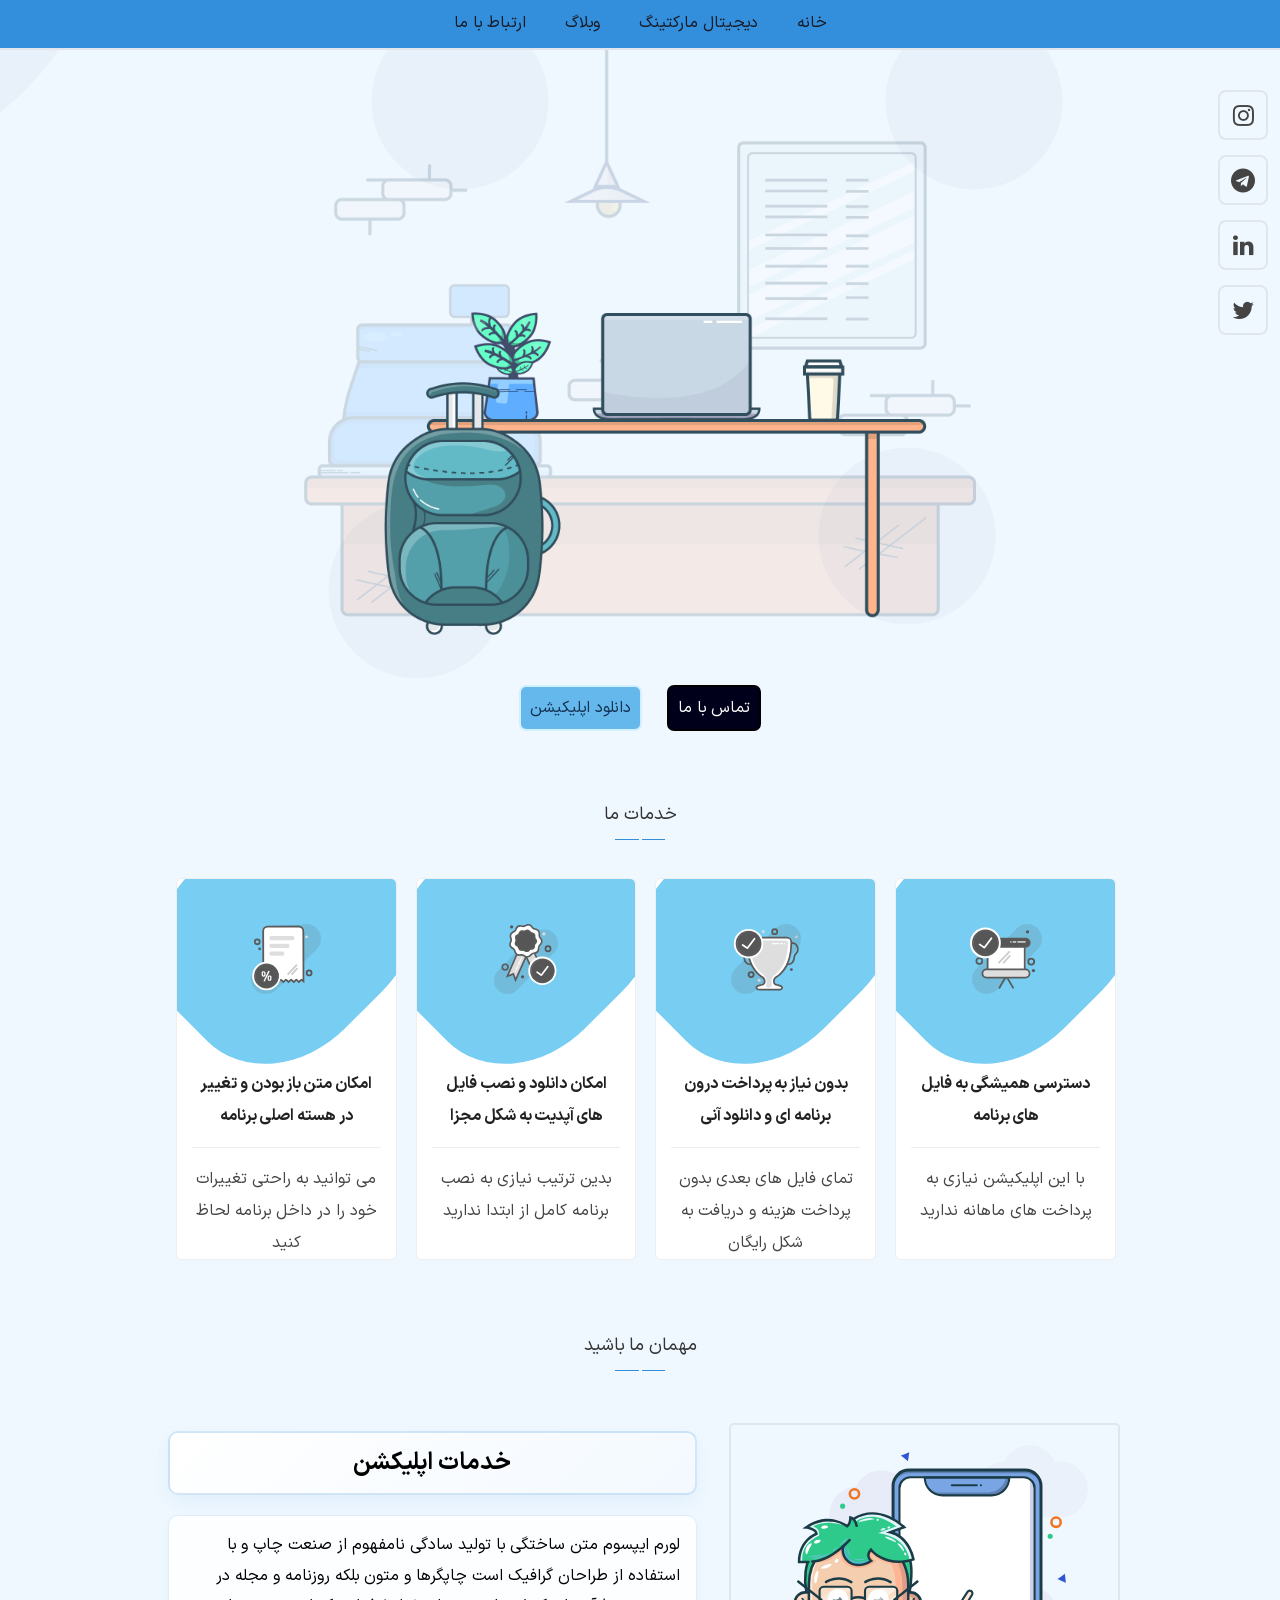
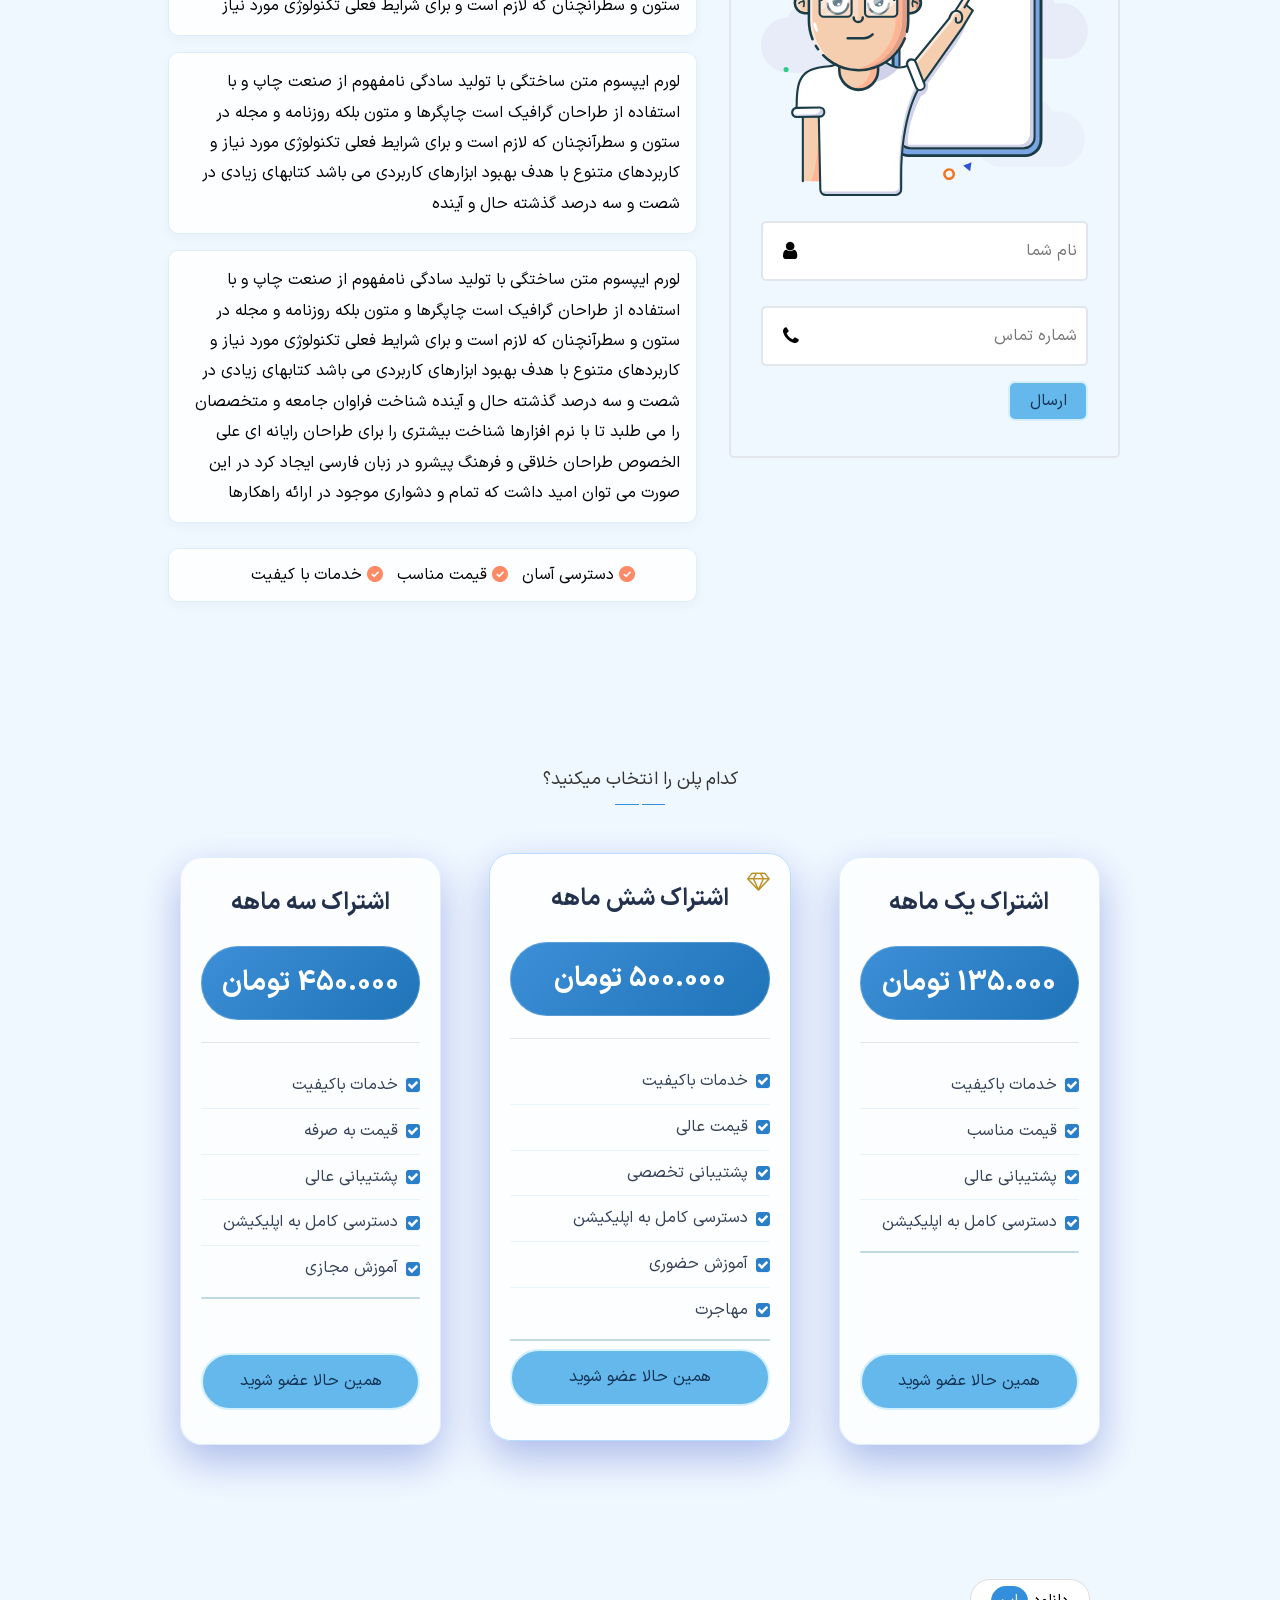
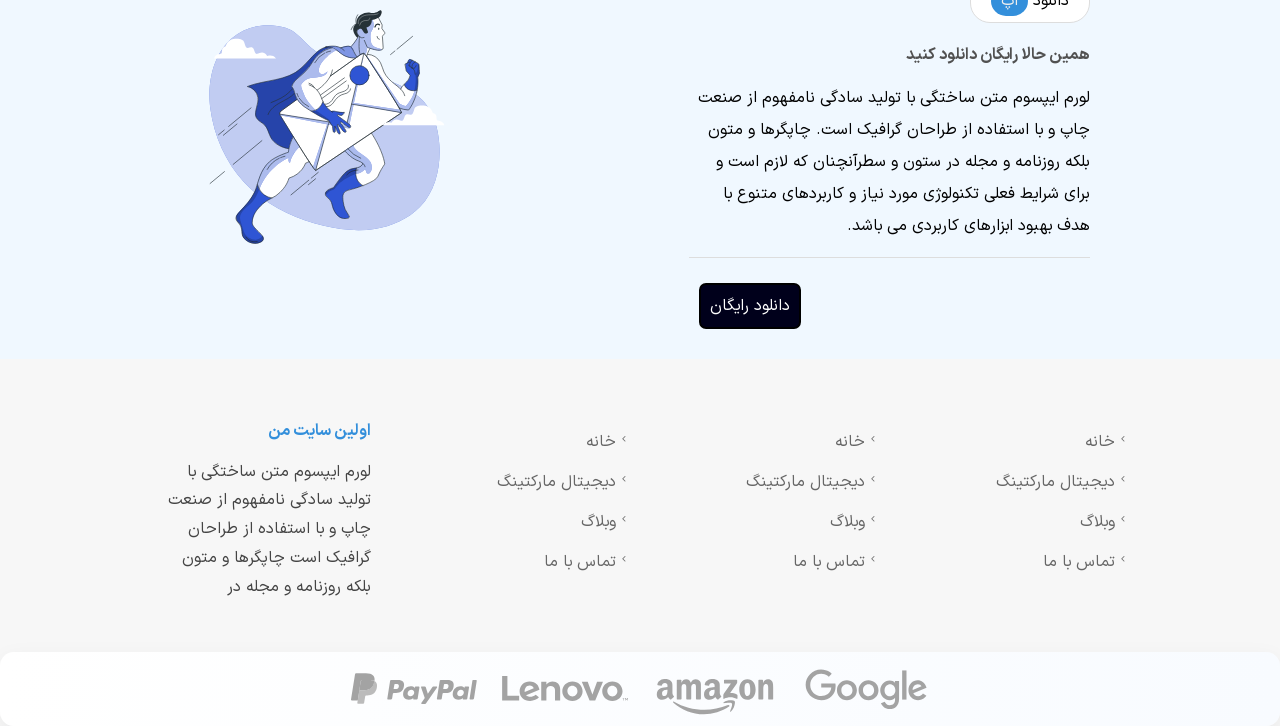
==== index.html @ ef35443f "Chenge a sentence" ====
<!doctype html>
<html lang="fa" dir="rtl">
  <head>
    <meta charset="UTF-8" />
    <meta name="viewport" content="width=device-width, initial-scale=1.0" />
    <title></title>
    <link rel="stylesheet" href="assets/css/main.css" />
  </head>
  <body>
    <section class="top">
      <script src="assets/js/main.js"></script>
      <nav class="main-menu">
        <div class="main-content"></div>
        <ul u-main-menu>
          <li><a href="#">خانه</a></li>
          <li>
            <a href="#">دیجیتال مارکتینگ</a>
            <ul class="mini-menu">
              <li>
                <a href="#">روش های در آمد</a>
                <ul class="min-menu2">
                  <li><a href="#">حضوری</a></li>
                  <li><a href="#">مجازی</a></li>
                </ul>
              </li>
              <li><a href="#">معرفی دوره ها</a></li>
              <li><a href="#">مشاوره خرید</a></li>
            </ul>
          </li>
          <li><a href="#">وبلاگ</a></li>
          <li><a href="#">ارتباط با ما</a></li>
        </ul>
      </nav>
      <div class="social">
        <ul>
          <li>
            <a href="#" aria-label="اینستاگرام" data-label="اینستاگرام">
              <i class="fa fa-instagram"></i>
            </a>
          </li>
          <li>
            <a href="#" aria-label="تلگرام" data-label="تلگرام">
              <i class="fa fa-telegram"></i>
            </a>
          </li>
          <li>
            <a href="#" aria-label="لینکدین" data-label="لینکدین">
              <i class="fa fa-linkedin"></i>
            </a>
          </li>
          <li>
            <a href="#" aria-label="توییتر" data-label="توییتر">
              <i class="fa fa-twitter"></i>
            </a>
          </li>
        </ul>
      </div>
      <div class="main-content">
        <section class="top-warp">
          <img src="assets/images/marketing.png" alt="" />
          <div class="btns-box">
            <a href="#" class="btn-dark">تماس با ما</a>
            <a href="#" class="btn-light">دانلود اپلیکیشن</a>
          </div>
        </section>
      </div>
    </section>
    <section class="services">
      <div class="main-content">
        <div class="title-box">
          <span>خدمات ما</span>
        </div>
        <div class="item">
          <div class="pos-item"></div>
          <img src="assets/images/svg/Asset187.svg" alt="" />
          <h4>دسترسی همیشگی به فایل های برنامه</h4>
          <p>با این اپلیکیشن نیازی به پرداخت های ماهانه ندارید</p>
        </div>
        <div class="item">
          <div class="pos-item"></div>
          <img src="assets/images/svg/Asset189.svg" alt="" />
          <h4>بدون نیاز به پرداخت درون برنامه ای و دانلود آنی</h4>
          <p>تمای فایل های بعدی بدون پرداخت هزینه و دریافت به شکل رایگان</p>
        </div>
        <div class="item">
          <div class="pos-item"></div>
          <img src="assets/images/svg/Asset190.svg" alt="" />
          <h4>امکان دانلود و نصب فایل های آپدیت به شکل مجزا</h4>
          <p>بدین ترتیب نیازی به نصب برنامه کامل از ابتدا ندارید</p>
        </div>
        <div class="item">
          <div class="pos-item"></div>
          <img src="assets/images/svg/Asset192.svg" alt="" />
          <h4>امکان متن باز بودن و تغییر در هسته اصلی برنامه</h4>
          <p>می توانید به راحتی تغییرات خود را در داخل برنامه لحاظ کنید</p>
        </div>
      </div>
    </section>

    <section class="input-con">
      <div class="main-content">
        <div class="title-box">
          <span>مهمان ما باشید</span>
        </div>
        <div class="item-right">
          <form action="">
            <img src="assets/images/svg/faq.svg" alt="" />
            <div class="form-input">
              <input type="text" placeholder="نام شما" />
              <span><i class="fa fa-user"></i></span>
            </div>
            <div class="form-input">
              <input type="text" placeholder="شماره تماس" />
              <span><i class="fa fa-phone"></i></span>
            </div>
            <button type="submit" class="btn-light">ارسال</button>
          </form>
        </div>
        <div class="item-left">
          <h2>خدمات اپلیکشن</h2>
          <p>
            لورم ایپسوم متن ساختگی با تولید سادگی نامفهوم از صنعت چاپ و با
            استفاده از طراحان گرافیک است چاپگرها و متون بلکه روزنامه و مجله در
            ستون و سطرآنچنان که لازم است و برای شرایط فعلی تکنولوژی مورد نیاز
          </p>
          <p>
            لورم ایپسوم متن ساختگی با تولید سادگی نامفهوم از صنعت چاپ و با
            استفاده از طراحان گرافیک است چاپگرها و متون بلکه روزنامه و مجله در
            ستون و سطرآنچنان که لازم است و برای شرایط فعلی تکنولوژی مورد نیاز و
            کاربردهای متنوع با هدف بهبود ابزارهای کاربردی می باشد کتابهای زیادی
            در شصت و سه درصد گذشته حال و آینده
          </p>
          <p>
            لورم ایپسوم متن ساختگی با تولید سادگی نامفهوم از صنعت چاپ و با
            استفاده از طراحان گرافیک است چاپگرها و متون بلکه روزنامه و مجله در
            ستون و سطرآنچنان که لازم است و برای شرایط فعلی تکنولوژی مورد نیاز و
            کاربردهای متنوع با هدف بهبود ابزارهای کاربردی می باشد کتابهای زیادی
            در شصت و سه درصد گذشته حال و آینده شناخت فراوان جامعه و متخصصان را
            می طلبد تا با نرم افزارها شناخت بیشتری را برای طراحان رایانه ای علی
            الخصوص طراحان خلاقی و فرهنگ پیشرو در زبان فارسی ایجاد کرد در این
            صورت می توان امید داشت که تمام و دشواری موجود در ارائه راهکارها
          </p>
          <ul>
            <li>دسترسی آسان</li>
            <li>قیمت مناسب</li>
            <li>خدمات با کیفیت</li>
          </ul>
        </div>
      </div>
    </section>
    <br /><br /><br /><br />
    <div class="title-box">
      <span>کدام پلن را انتخاب میکنید؟</span>
    </div>
    <div class="main-content">
      <section>
        <div class="plan">
          <div class="plan-1">
            <span class="name-plan">اشتراک یک ماهه</span>
            <span class="price-plan">135.000 تومان</span>
            <hr class="hr-1" />
            <ul class="plan-kha">
              <li><i class="fa fa-check-square"></i> خدمات باکیفیت</li>
              <li><i class="fa fa-check-square"></i> قیمت مناسب</li>
              <li><i class="fa fa-check-square"></i> پشتیبانی عالی</li>
              <li>
                <i class="fa fa-check-square"></i> دسترسی کامل به اپلیکیشن
              </li>
            </ul>
            <hr class="hr-2" />
            <a href="#" class="btn-light">همین حالا عضو شوید</a>
          </div>
          <div class="plan-2">
            <i class="fa fa-diamond"></i>
            <span class="name-plan">اشتراک شش ماهه</span>
            <span class="price-plan">500.000 تومان</span>
            <hr class="hr-1" />
            <ul class="plan-kha">
              <li><i class="fa fa-check-square"></i> خدمات باکیفیت</li>
              <li><i class="fa fa-check-square"></i> قیمت عالی</li>
              <li><i class="fa fa-check-square"></i> پشتیبانی تخصصی</li>
              <li>
                <i class="fa fa-check-square"></i> دسترسی کامل به اپلیکیشن
              </li>
              <li><i class="fa fa-check-square"></i> آموزش حضوری</li>
              <li><i class="fa fa-check-square"></i> مهاجرت</li>
            </ul>
            <hr class="hr-2" />
            <a href="#" class="btn-light">همین حالا عضو شوید</a>
          </div>
          <div class="plan-3">
            <span class="name-plan">اشتراک سه ماهه</span>
            <span class="price-plan">450.000 تومان</span>
            <hr class="hr-1" />
            <ul class="plan-kha">
              <li><i class="fa fa-check-square"></i> خدمات باکیفیت</li>
              <li><i class="fa fa-check-square"></i> قیمت به صرفه</li>
              <li><i class="fa fa-check-square"></i> پشتیبانی عالی</li>
              <li>
                <i class="fa fa-check-square"></i> دسترسی کامل به اپلیکیشن
              </li>
              <li><i class="fa fa-check-square"></i> آموزش مجازی</li>
            </ul>
            <hr class="hr-2" />
            <a href="#" class="btn-light">همین حالا عضو شوید</a>
          </div>
        </div>
      </section>
    </div>
    <br /><br />
    <div class="clear"></div>
    <section class="contact-app section-style">
      <div class="main-content">
        <div class="item-right">
          <span class="btn-dl">
            <span class="download-text">دانلود</span>
            <span class="download-app">اپ</span>
          </span>
          <h4>همین حالا رایگان دانلود کنید</h4>
          <p>
            لورم ایپسوم متن ساختگی با تولید سادگی نامفهوم از صنعت چاپ و با
            استفاده از طراحان گرافیک است. چاپگرها و متون بلکه روزنامه و مجله در
            ستون و سطرآنچنان که لازم است و برای شرایط فعلی تکنولوژی مورد نیاز و
            کاربردهای متنوع با هدف بهبود ابزارهای کاربردی می باشد.
          </p>
          <div class="dl-btn">
            <a href="#" class="btn-dark">دانلود رایگان</a>
          </div>
        </div>
        <div class="item-left">
          <img src="assets/images/svg/envelope.svg" alt="" />
        </div>
      </div>
    </section>
    <br />
    <div class="clear"></div>
    <footer>
      <div class="main-content">
        <div class="footer-column">
          <ul>
            <li><a href="#">خانه</a></li>
            <li><a href="#">دیجیتال مارکتینگ</a></li>
            <li><a href="#">وبلاگ</a></li>
            <li><a href="#">تماس با ما</a></li>
          </ul>
        </div>
        <div class="footer-column">
          <ul>
            <li><a href="#">خانه</a></li>
            <li><a href="#">دیجیتال مارکتینگ</a></li>
            <li><a href="#">وبلاگ</a></li>
            <li><a href="#">تماس با ما</a></li>
          </ul>
        </div>
        <div class="footer-column">
          <ul>
            <li><a href="#">خانه</a></li>
            <li><a href="#">دیجیتال مارکتینگ</a></li>
            <li><a href="#">وبلاگ</a></li>
            <li><a href="#">تماس با ما</a></li>
          </ul>
        </div>
        <div class="footer-column">
          <h4>اولین سایت من</h4>
          <p>
            لورم ایپسوم متن ساختگی با تولید سادگی نامفهوم از صنعت چاپ و با
            استفاده از طراحان گرافیک است چاپگرها و متون بلکه روزنامه و مجله در
          </p>
        </div>
        <div class="clear"></div>
      </div>
      <div class="clear-fix"></div>
      <div class="brands">
        <div class="brands-track">
          <ul class="brands-list">
            <li><img src="assets/images/svg/google.svg" alt="Google" /></li>
            <li>
              <img
                src="assets/images/svg/amazon.svg"
                alt="Amazon"
                class="amaz"
              />
            </li>
            <li><img src="assets/images/svg/lenovo.svg" alt="Lenovo" /></li>
            <li><img src="assets/images/svg/paypal.svg" alt="PayPal" /></li>
          </ul>
        </div>
      </div>
    </footer>
  </body>
</html>
---- assets/css/main.css ----
@import url("./vendor/font-awesome.css");
@import url("./base/fonts.css");
@import url("./base/reset.css");
@import url("./base/variables.css");
@import url("./base/global.css");
@import url("./layout/header.css");
@import url("./components/buttons.css");
@import url("./pages/home.css");
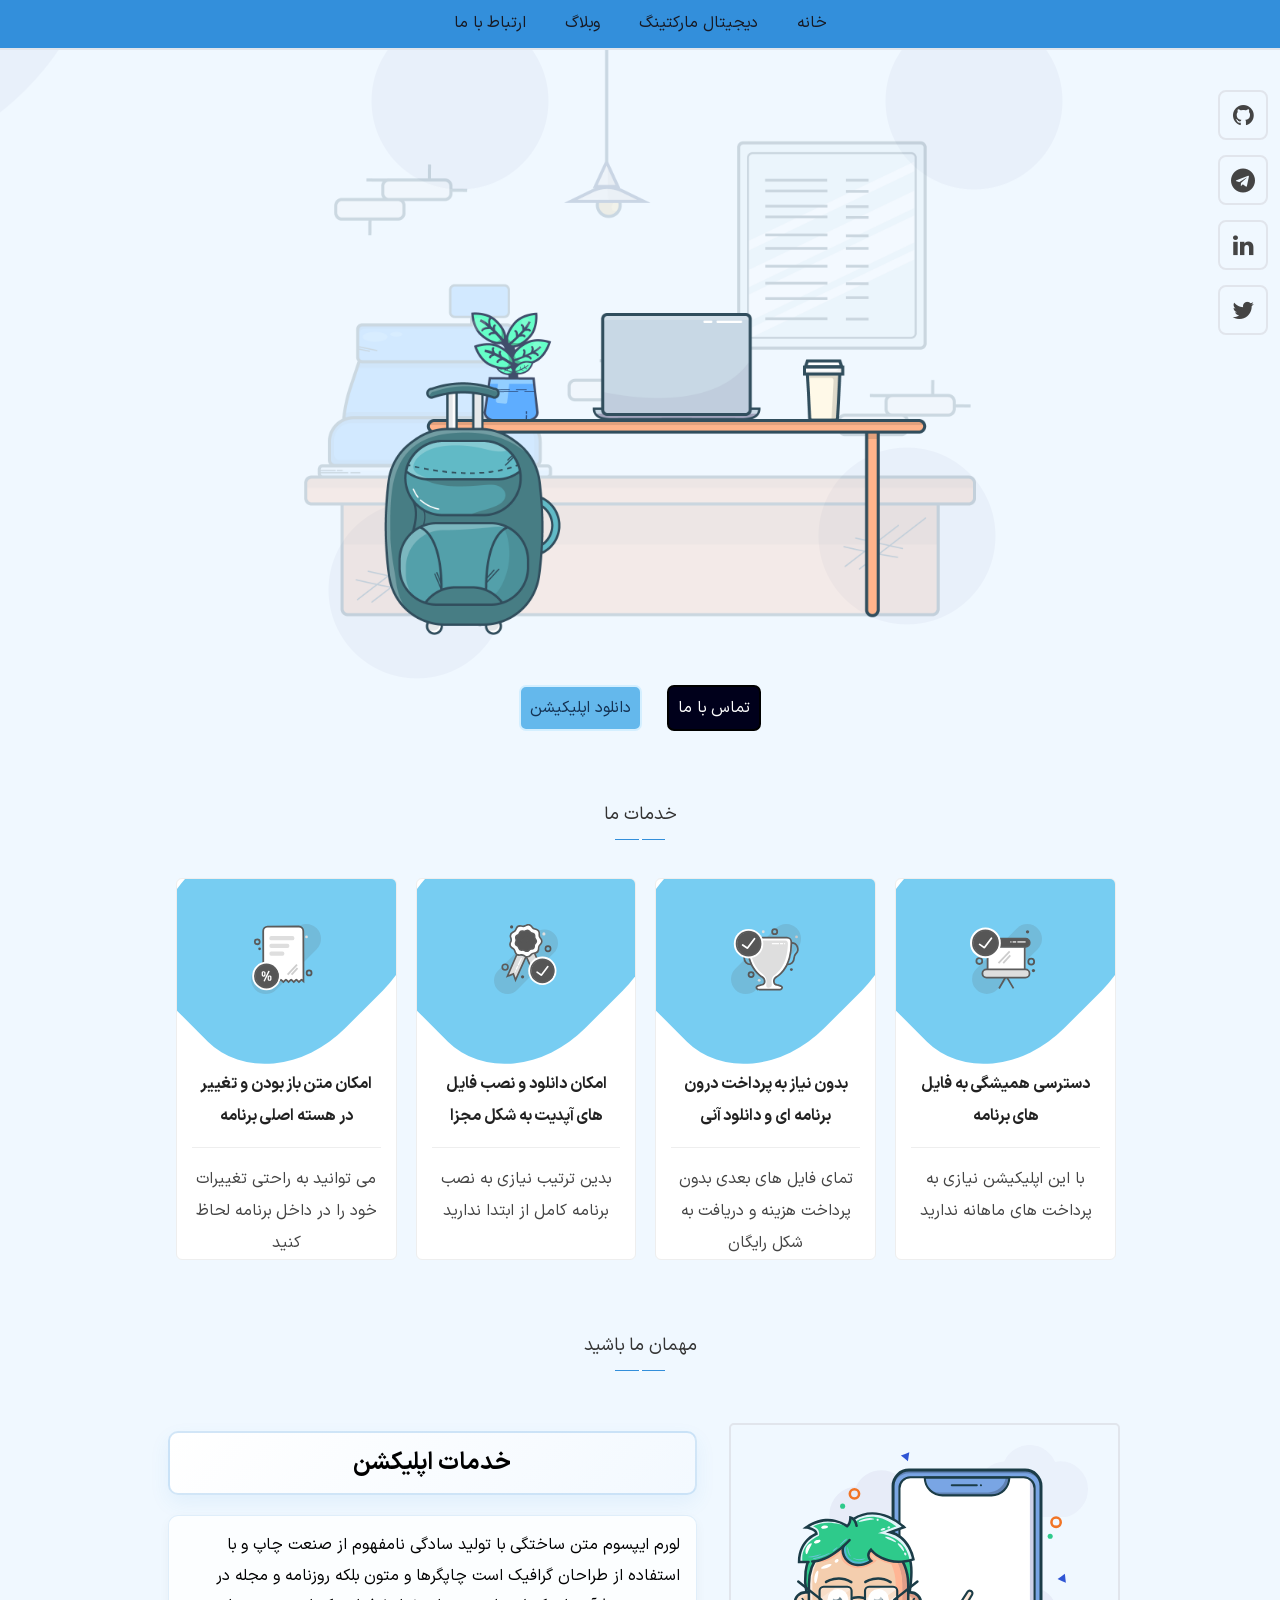
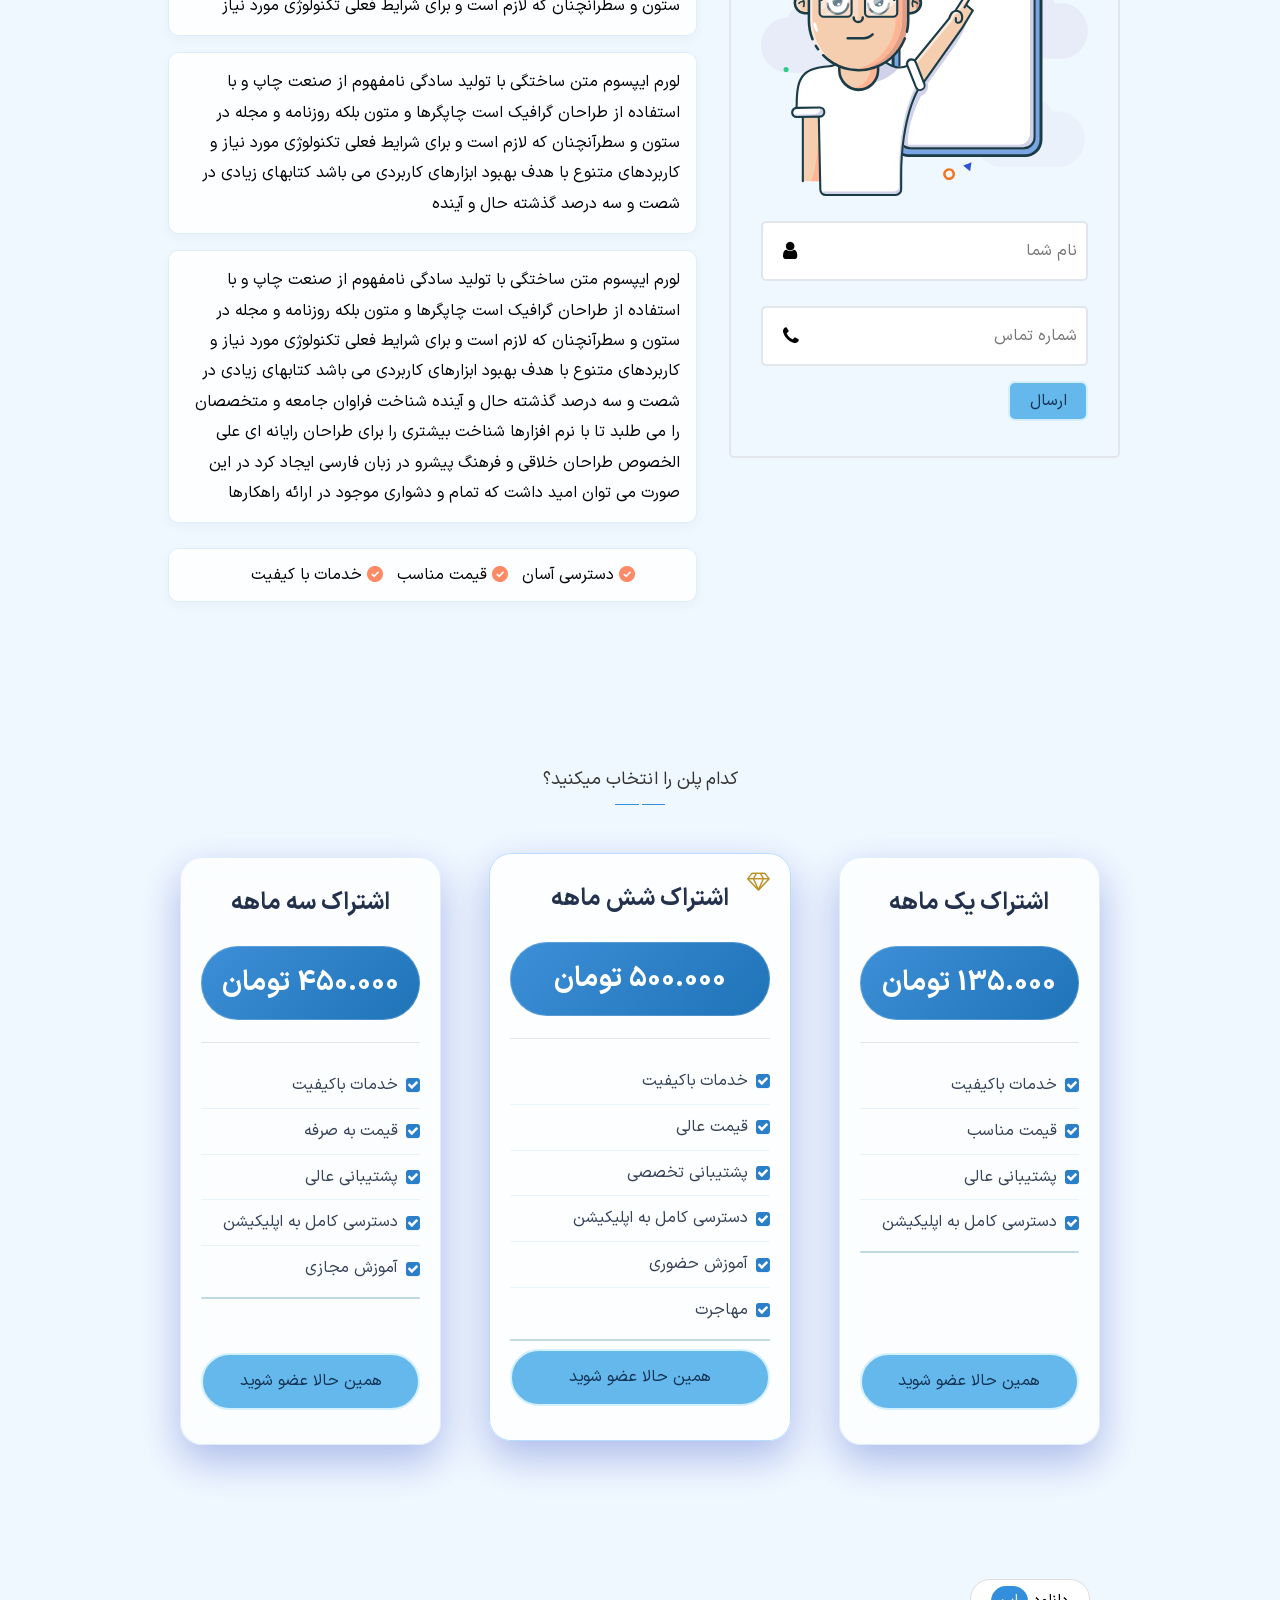
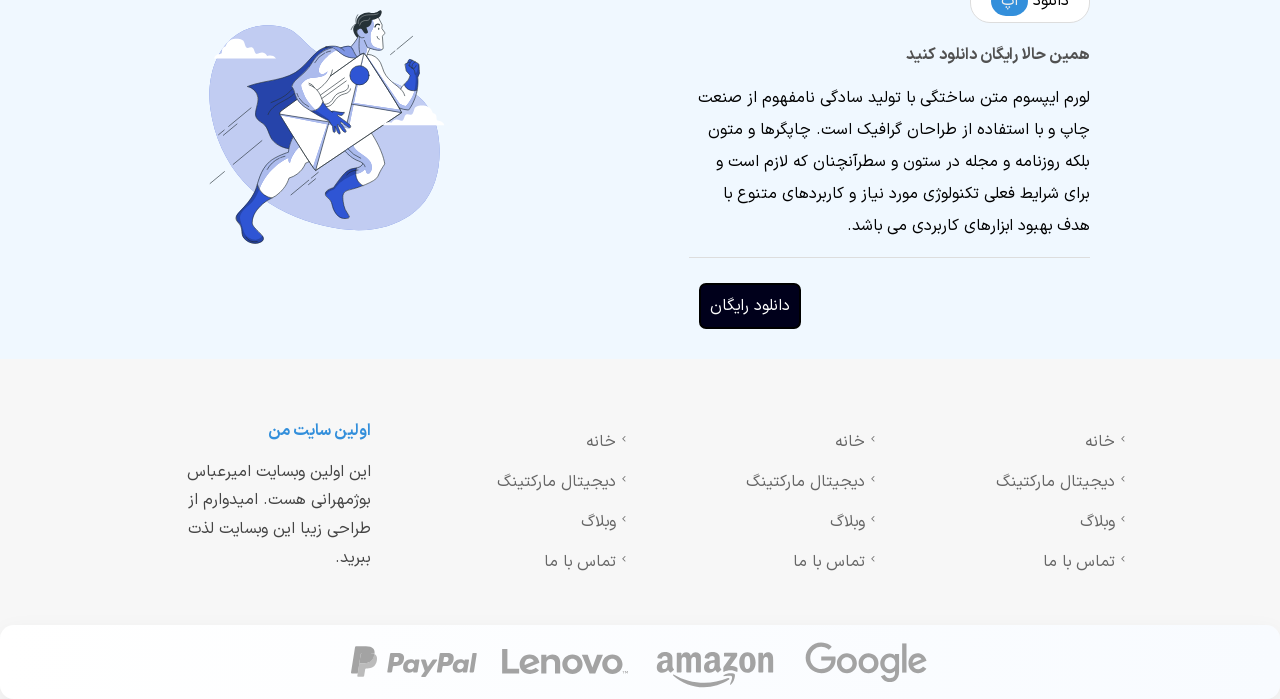
==== commit 9862665d: "add links" ====
--- a/index.html
+++ b/index.html
@@ -34,22 +34,37 @@
       <div class="social">
         <ul>
           <li>
-            <a href="#" aria-label="اینستاگرام" data-label="اینستاگرام">
-              <i class="fa fa-instagram"></i>
+            <a
+              href="https://github.com/Amir-syntax"
+              aria-label="اینستاگرام"
+              data-label="گیت هاب"
+              target="_blank"
+            >
+              <i class="fa fa-github"></i>
             </a>
           </li>
           <li>
-            <a href="#" aria-label="تلگرام" data-label="تلگرام">
+            <a
+              href="https://t.me/amir_syntax7"
+              aria-label="تلگرام"
+              data-label="تلگرام"
+              target="_blank"
+            >
               <i class="fa fa-telegram"></i>
             </a>
           </li>
           <li>
-            <a href="#" aria-label="لینکدین" data-label="لینکدین">
+            <a
+              href="https://www.linkedin.com/in/amir-bozhmehrani-525aa3411"
+              aria-label="لینکدین"
+              data-label="لینکدین"
+              target="_blank"
+            >
               <i class="fa fa-linkedin"></i>
             </a>
           </li>
           <li>
-            <a href="#" aria-label="توییتر" data-label="توییتر">
+            <a href="" aria-label="توییتر" data-label="توییتر">
               <i class="fa fa-twitter"></i>
             </a>
           </li>
@@ -263,8 +278,8 @@
         <div class="footer-column">
           <h4>اولین سایت من</h4>
           <p>
-            لورم ایپسوم متن ساختگی با تولید سادگی نامفهوم از صنعت چاپ و با
-            استفاده از طراحان گرافیک است چاپگرها و متون بلکه روزنامه و مجله در
+            این اولین وبسایت امیرعباس بوژمهرانی هست. امیدوارم از طراحی زیبا این
+            وبسایت لذت ببرید.
           </p>
         </div>
         <div class="clear"></div>
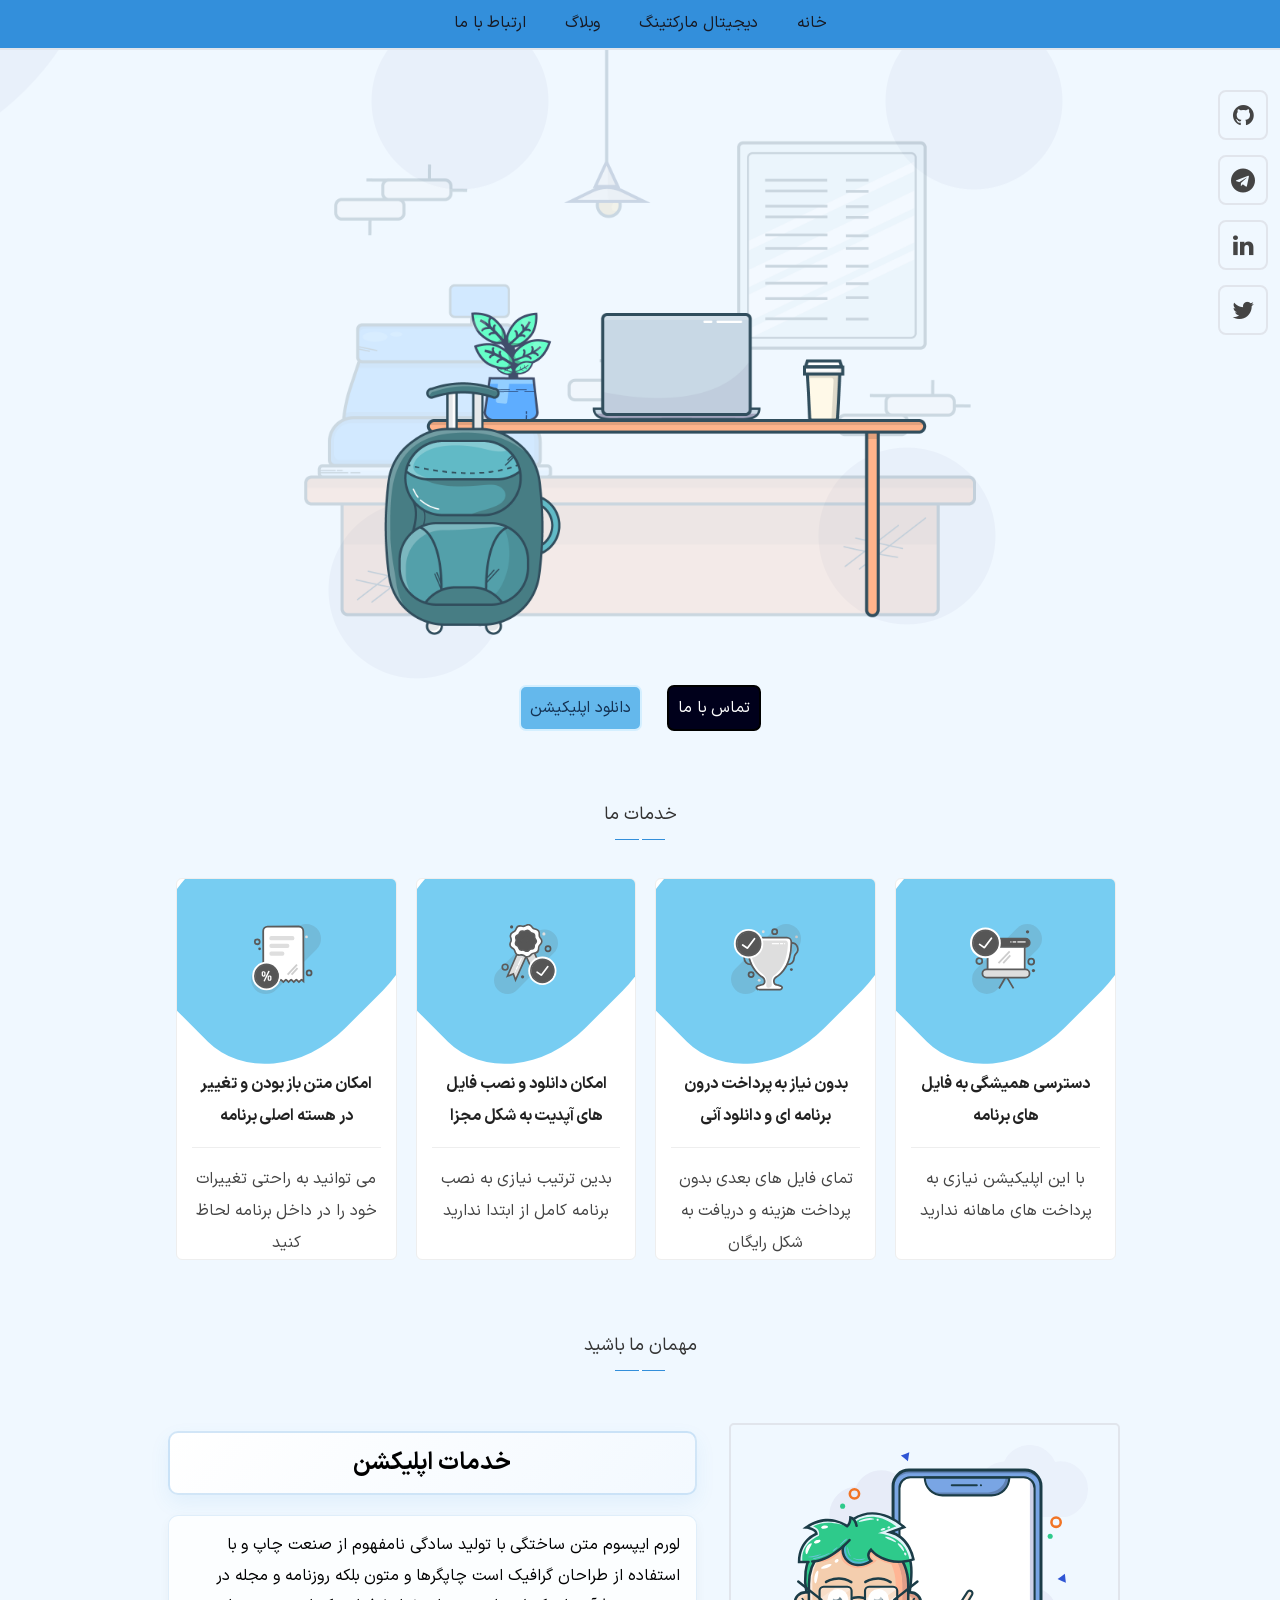
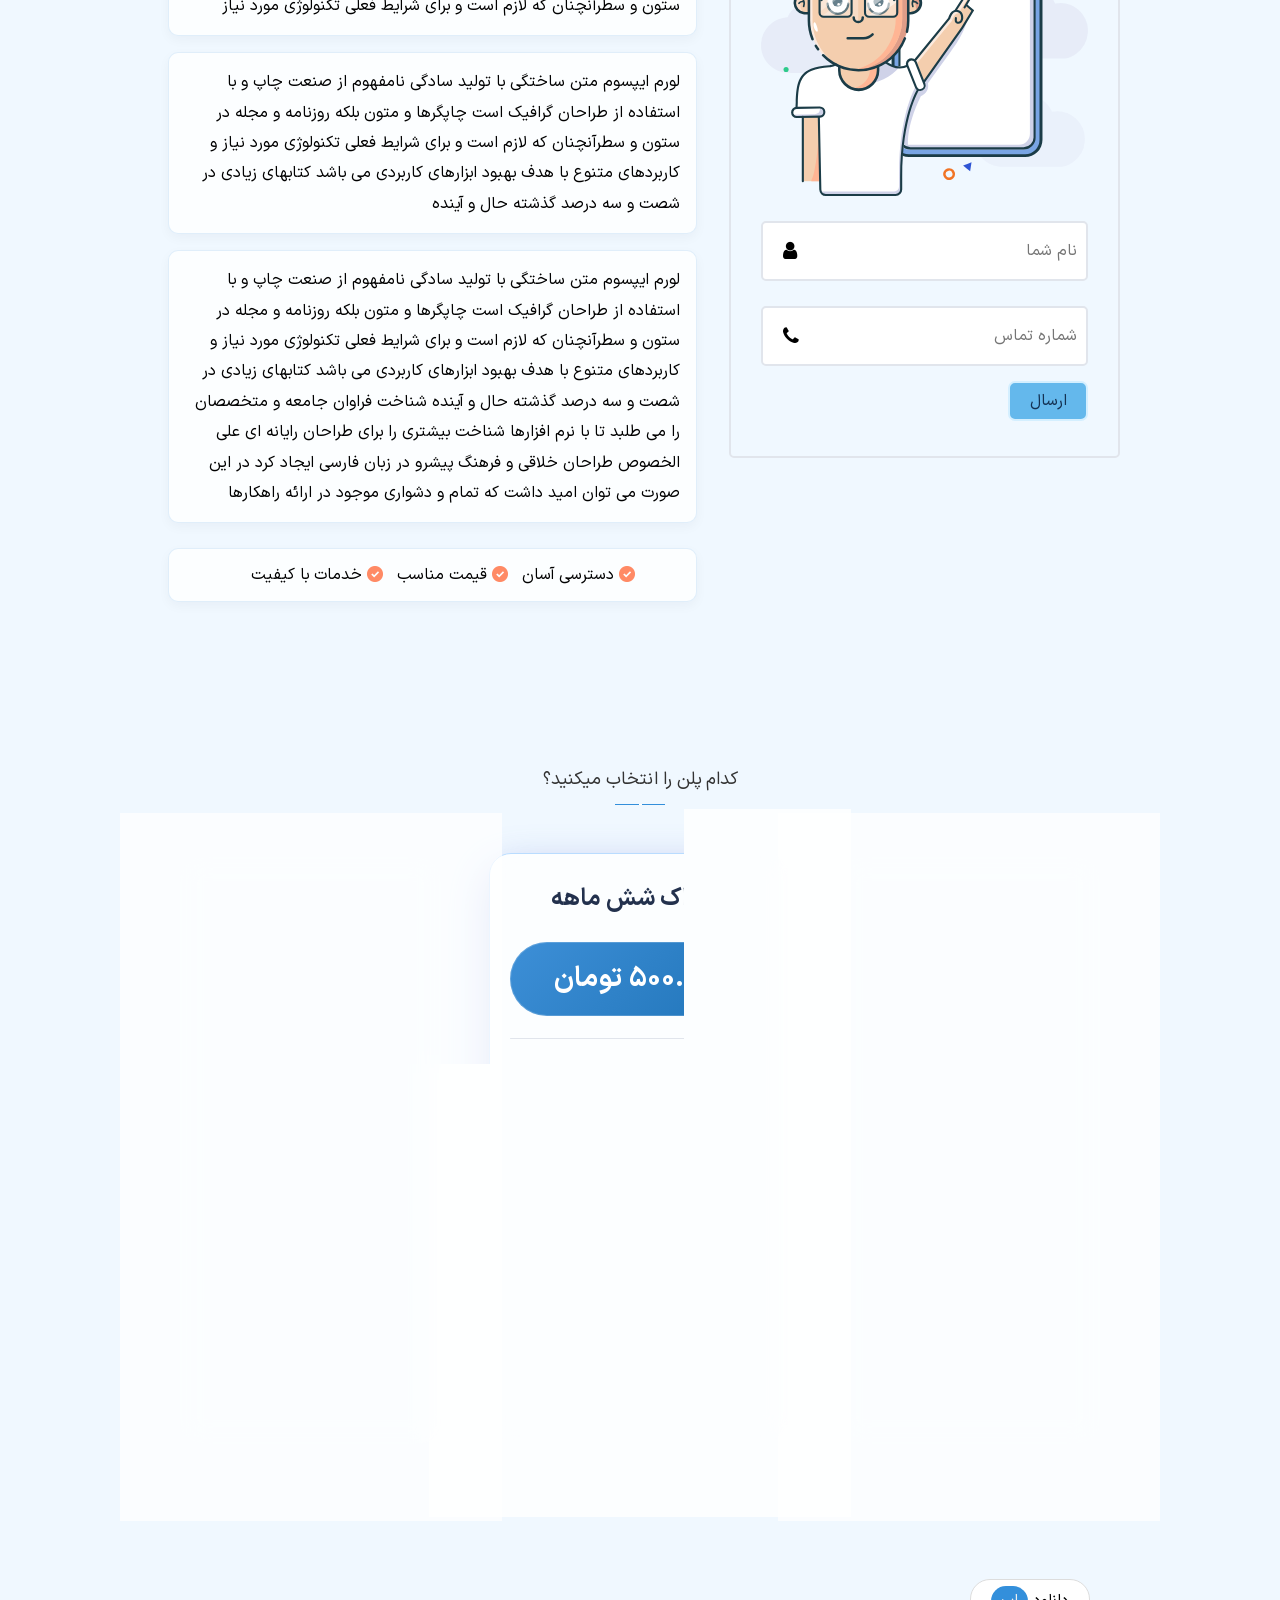
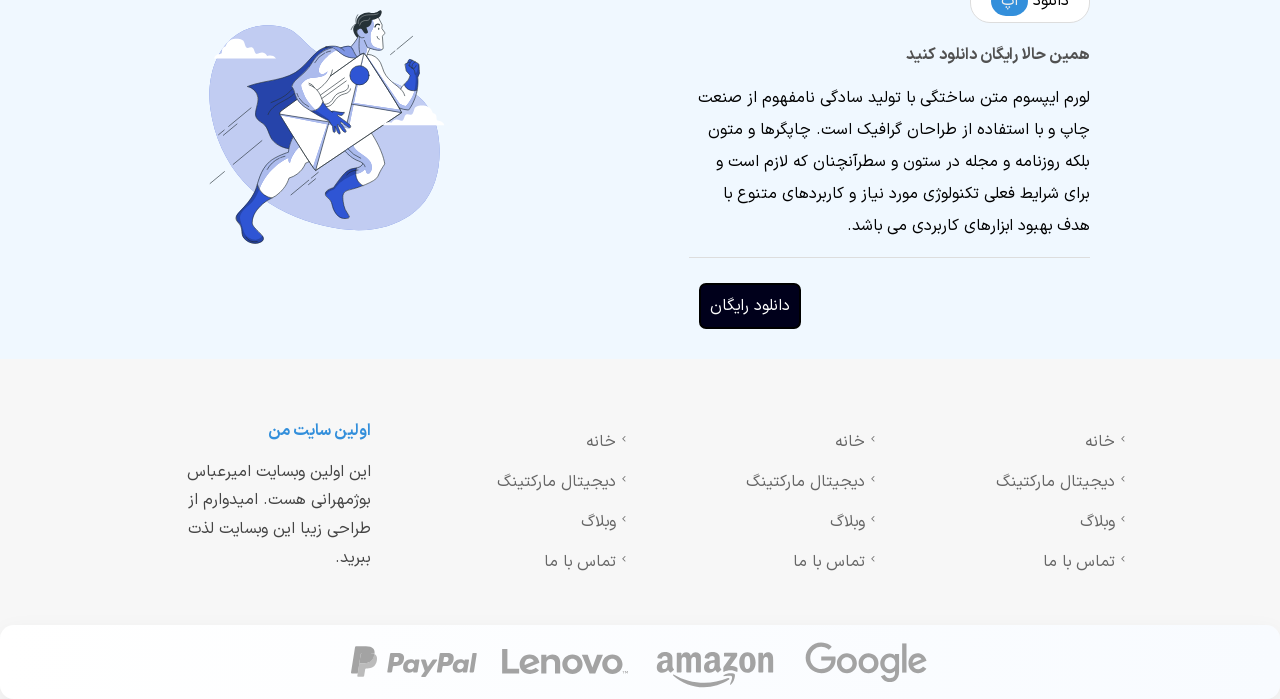
==== commit 76115a36: "add a meta tag" ====
--- a/index.html
+++ b/index.html
@@ -2,8 +2,12 @@
 <html lang="fa" dir="rtl">
   <head>
     <meta charset="UTF-8" />
-    <meta name="viewport" content="width=device-width, initial-scale=1.0" />
-    <title></title>
+    <meta
+      name="description"
+      content="این یک وبسایت  یک پروژه تمرینی هست برای به چالش کشیدن مهارت فرانت اند"
+    />
+    <meta name="viewport" content="width=960px" />
+    <title>دیجیتال مارکتینگ</title>
     <link rel="stylesheet" href="assets/css/main.css" />
   </head>
   <body>
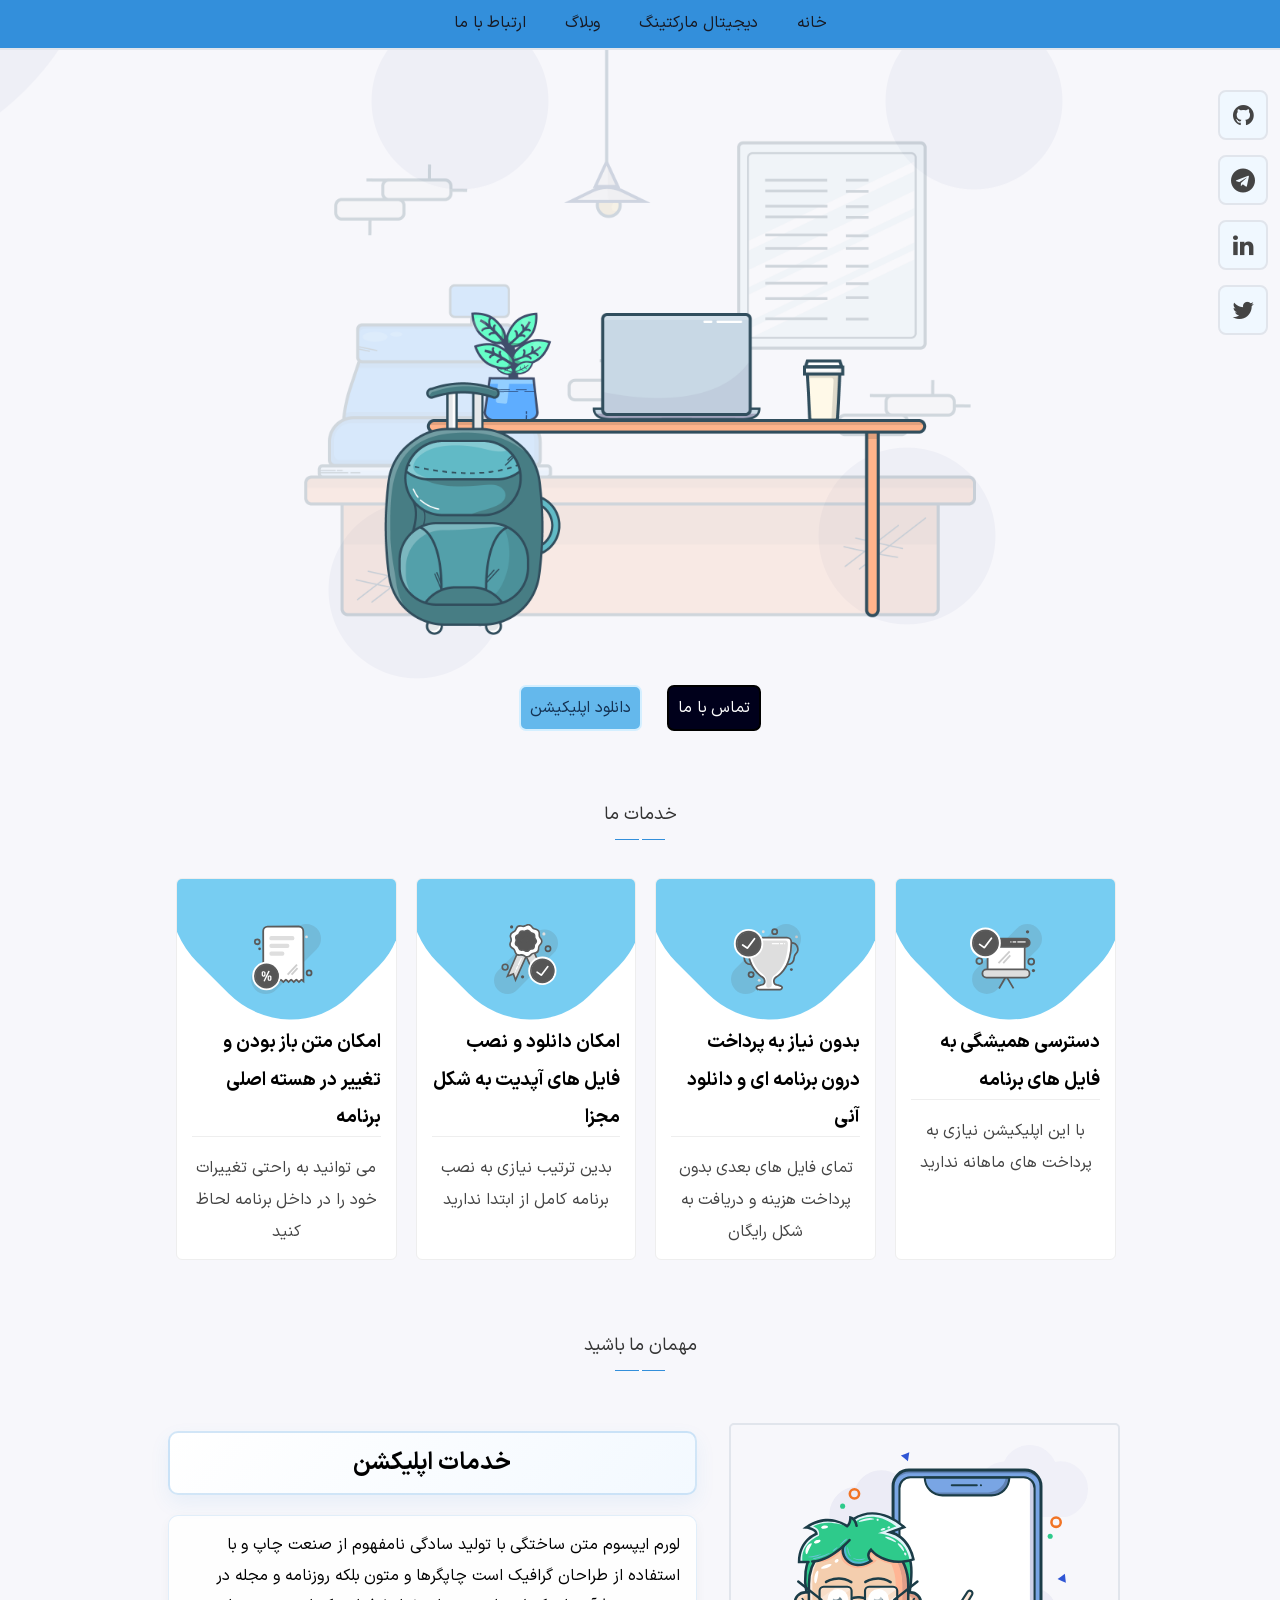
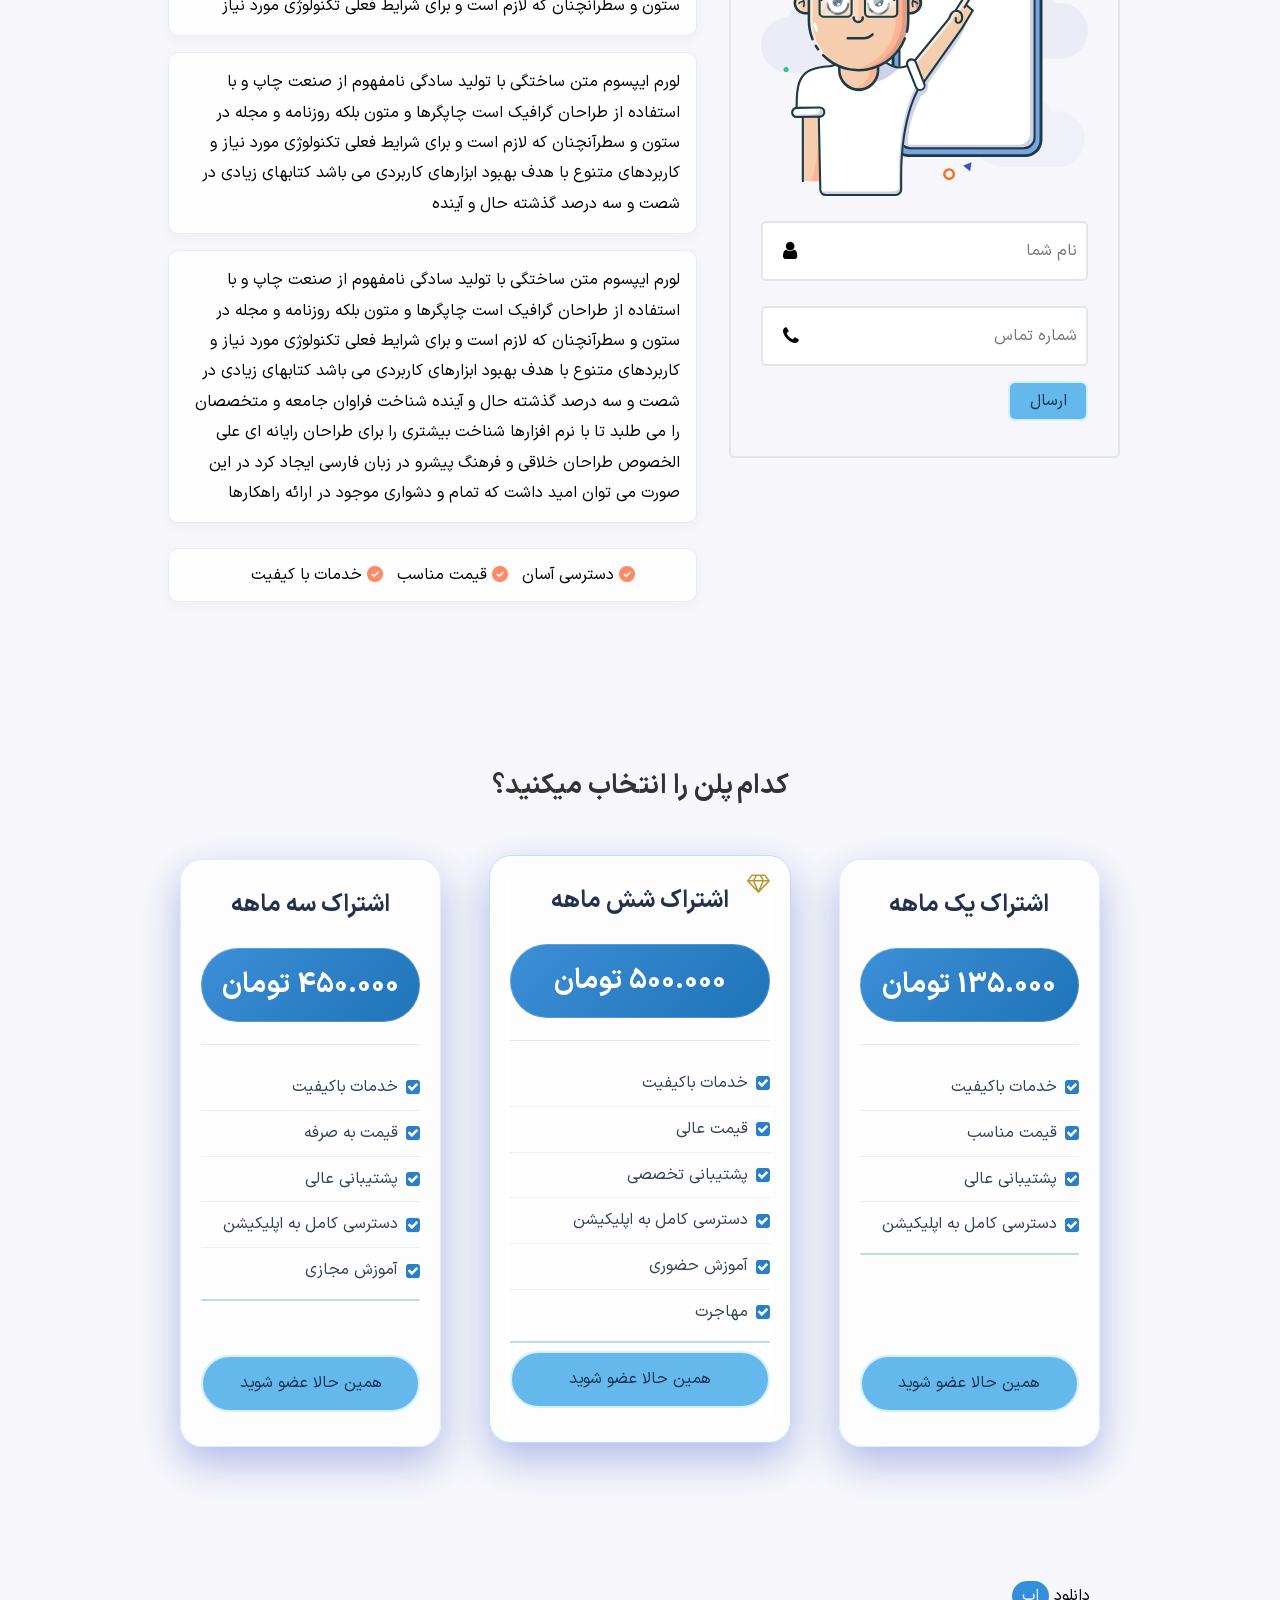
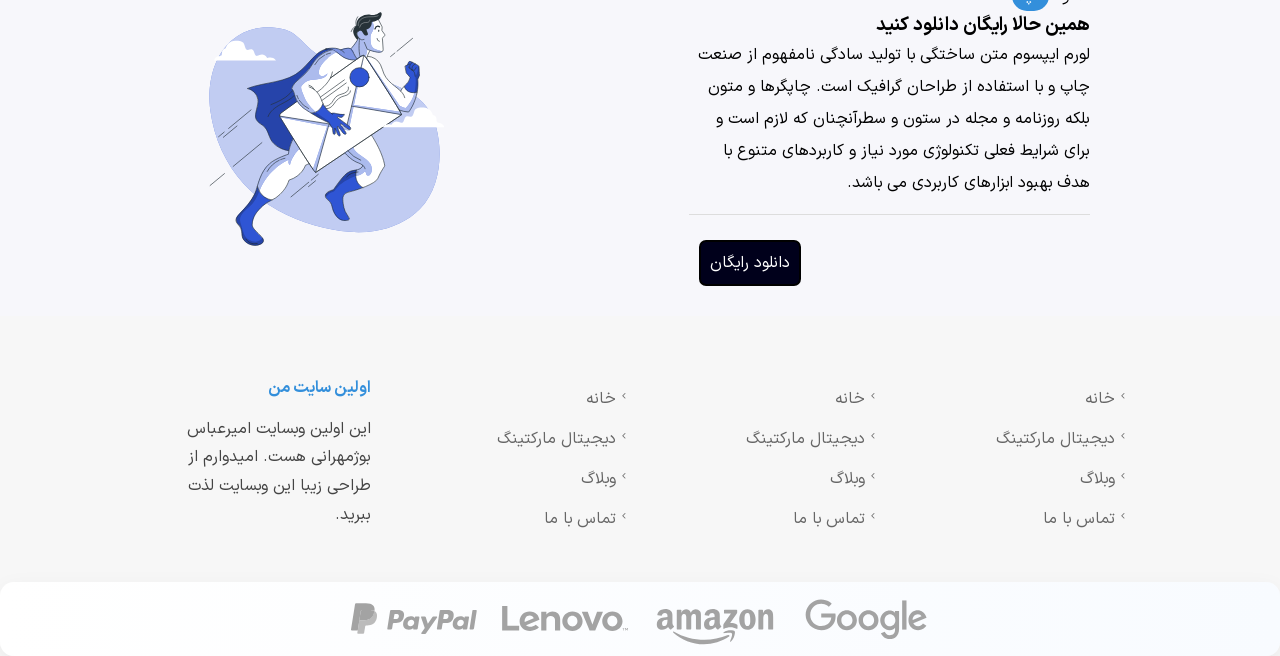
==== commit 3005cbf2: "Increasing SEO score" ====
--- a/index.html
+++ b/index.html
@@ -11,6 +11,7 @@
     <link rel="stylesheet" href="assets/css/main.css" />
   </head>
   <body>
+    <a class="skip-link" href="#main">رفتن به محتوای اصلی</a>
     <section class="top">
       <script src="assets/js/main.js"></script>
       <nav class="main-menu">
@@ -40,9 +41,10 @@
           <li>
             <a
               href="https://github.com/Amir-syntax"
-              aria-label="اینستاگرام"
+              aria-label="گیت هاب"
               data-label="گیت هاب"
               target="_blank"
+              rel="noopener noreferrer"
             >
               <i class="fa fa-github"></i>
             </a>
@@ -53,6 +55,7 @@
               aria-label="تلگرام"
               data-label="تلگرام"
               target="_blank"
+              rel="noopener noreferrer"
             >
               <i class="fa fa-telegram"></i>
             </a>
@@ -63,25 +66,29 @@
               aria-label="لینکدین"
               data-label="لینکدین"
               target="_blank"
+              rel="noopener noreferrer"
             >
               <i class="fa fa-linkedin"></i>
             </a>
           </li>
           <li>
-            <a href="" aria-label="توییتر" data-label="توییتر">
+            <a href="#" aria-label="توییتر" data-label="توییتر">
               <i class="fa fa-twitter"></i>
             </a>
           </li>
         </ul>
       </div>
       <div class="main-content">
-        <section class="top-warp">
-          <img src="assets/images/marketing.png" alt="" />
-          <div class="btns-box">
-            <a href="#" class="btn-dark">تماس با ما</a>
-            <a href="#" class="btn-light">دانلود اپلیکیشن</a>
-          </div>
-        </section>
+        <h1 class="sr-only">دیجیتال مارکتینگ</h1>
+        <main id="main">
+          <section class="top-warp">
+            <img src="assets/images/marketing.png" alt="" />
+            <div class="btns-box">
+              <a href="#" class="btn-dark">تماس با ما</a>
+              <a href="#" class="btn-light">دانلود اپلیکیشن</a>
+            </div>
+          </section>
+        </main>
       </div>
     </section>
     <section class="services">
@@ -92,25 +99,25 @@
         <div class="item">
           <div class="pos-item"></div>
           <img src="assets/images/svg/Asset187.svg" alt="" />
-          <h4>دسترسی همیشگی به فایل های برنامه</h4>
+          <h3>دسترسی همیشگی به فایل های برنامه</h3>
           <p>با این اپلیکیشن نیازی به پرداخت های ماهانه ندارید</p>
         </div>
         <div class="item">
           <div class="pos-item"></div>
           <img src="assets/images/svg/Asset189.svg" alt="" />
-          <h4>بدون نیاز به پرداخت درون برنامه ای و دانلود آنی</h4>
+          <h3>بدون نیاز به پرداخت درون برنامه ای و دانلود آنی</h3>
           <p>تمای فایل های بعدی بدون پرداخت هزینه و دریافت به شکل رایگان</p>
         </div>
         <div class="item">
           <div class="pos-item"></div>
           <img src="assets/images/svg/Asset190.svg" alt="" />
-          <h4>امکان دانلود و نصب فایل های آپدیت به شکل مجزا</h4>
+          <h3>امکان دانلود و نصب فایل های آپدیت به شکل مجزا</h3>
           <p>بدین ترتیب نیازی به نصب برنامه کامل از ابتدا ندارید</p>
         </div>
         <div class="item">
           <div class="pos-item"></div>
           <img src="assets/images/svg/Asset192.svg" alt="" />
-          <h4>امکان متن باز بودن و تغییر در هسته اصلی برنامه</h4>
+          <h3>امکان متن باز بودن و تغییر در هسته اصلی برنامه</h3>
           <p>می توانید به راحتی تغییرات خود را در داخل برنامه لحاظ کنید</p>
         </div>
       </div>
@@ -125,11 +132,22 @@
           <form action="">
             <img src="assets/images/svg/faq.svg" alt="" />
             <div class="form-input">
-              <input type="text" placeholder="نام شما" />
+              <label class="sr-only" for="contact-name">نام شما</label>
+              <input
+                id="contact-name"
+                name="contact-name"
+                type="text"
+                placeholder="نام شما"
+              />
               <span><i class="fa fa-user"></i></span>
             </div>
             <div class="form-input">
-              <input type="text" placeholder="شماره تماس" />
+              <label class="sr-only" for="contact-phone">شماره تماس</label>
+              <input
+                id="contact-phone"
+                name="contact-phone"
+                placeholder="شماره تماس"
+              />
               <span><i class="fa fa-phone"></i></span>
             </div>
             <button type="submit" class="btn-light">ارسال</button>
@@ -169,7 +187,7 @@
     </section>
     <br /><br /><br /><br />
     <div class="title-box">
-      <span>کدام پلن را انتخاب میکنید؟</span>
+      <h2>کدام پلن را انتخاب میکنید؟</h2>
     </div>
     <div class="main-content">
       <section>
@@ -231,11 +249,17 @@
     <section class="contact-app section-style">
       <div class="main-content">
         <div class="item-right">
-          <span class="btn-dl">
+          <a
+            href="#"
+            class="btn-dl"
+            role="button"
+            aria-label="دانلود اپلیکیشن"
+            tabindex="0"
+          >
             <span class="download-text">دانلود</span>
             <span class="download-app">اپ</span>
-          </span>
-          <h4>همین حالا رایگان دانلود کنید</h4>
+          </a>
+          <h3>همین حالا رایگان دانلود کنید</h3>
           <p>
             لورم ایپسوم متن ساختگی با تولید سادگی نامفهوم از صنعت چاپ و با
             استفاده از طراحان گرافیک است. چاپگرها و متون بلکه روزنامه و مجله در
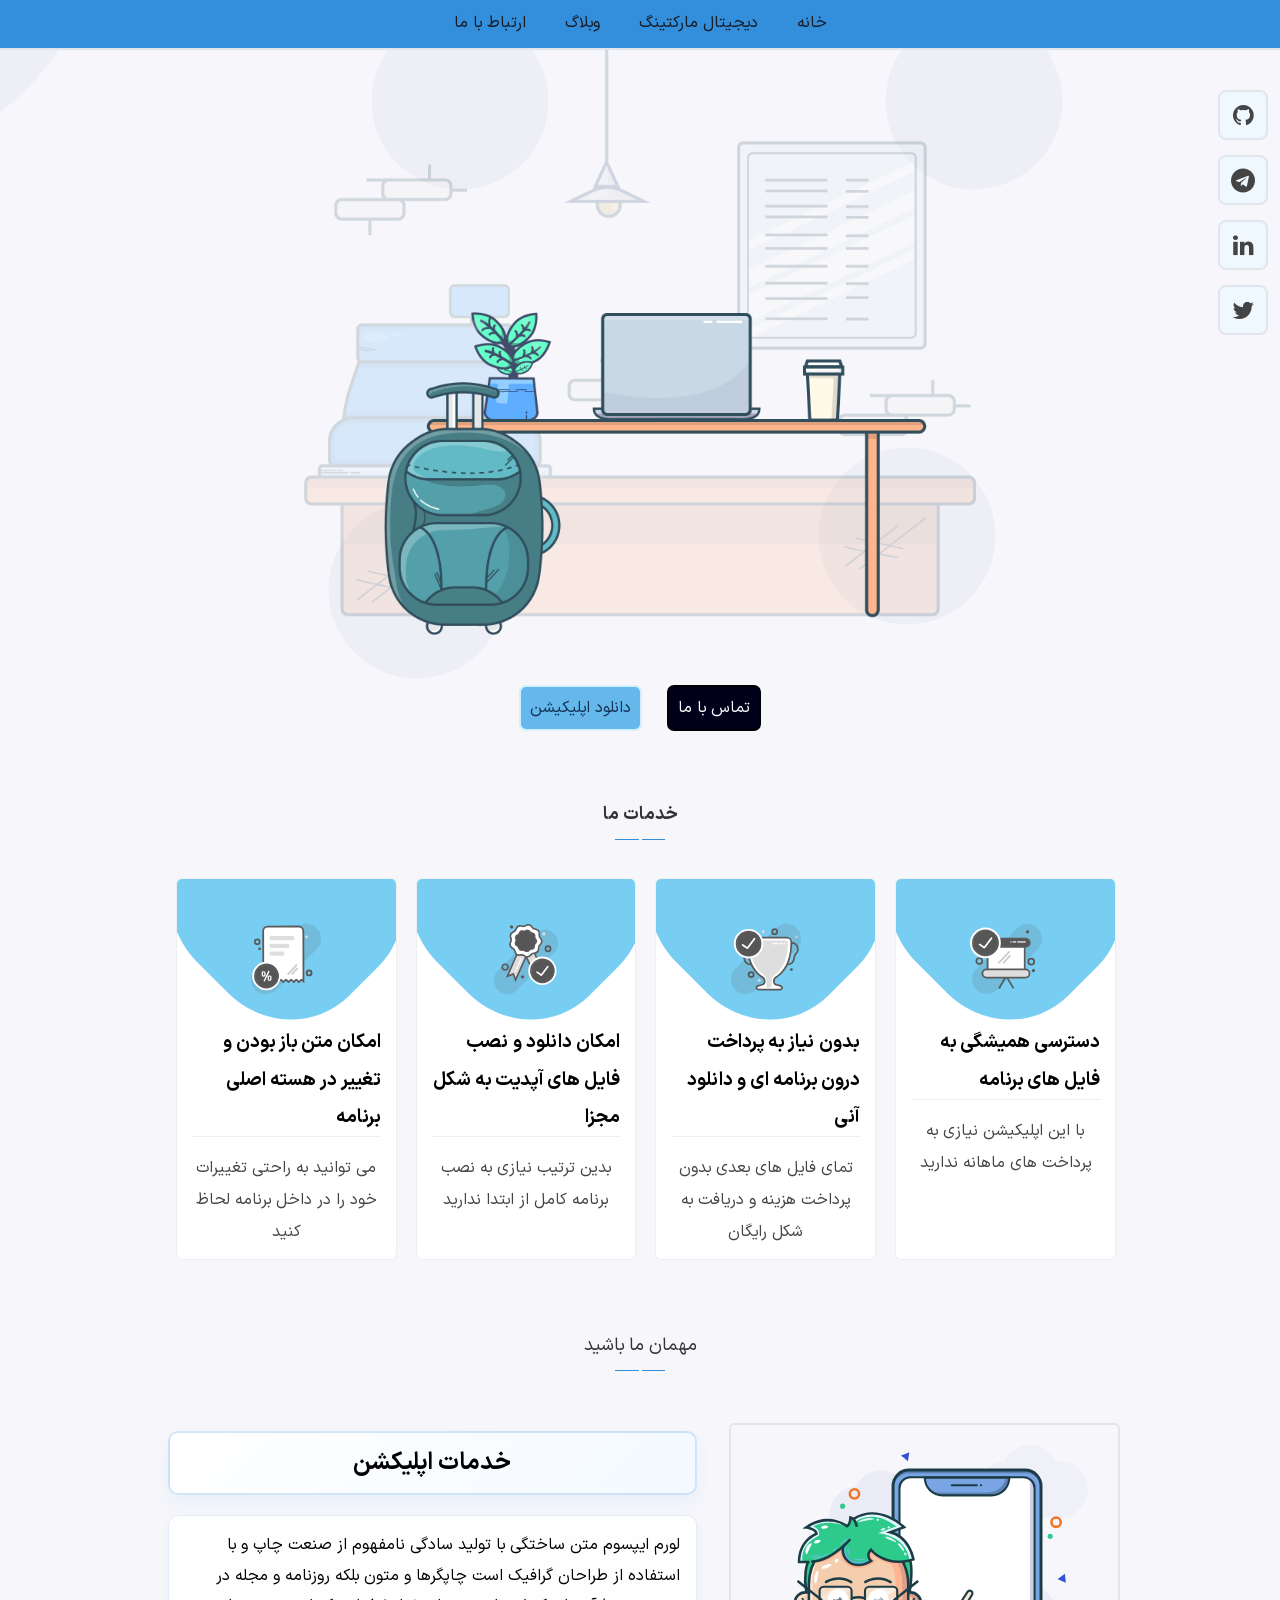
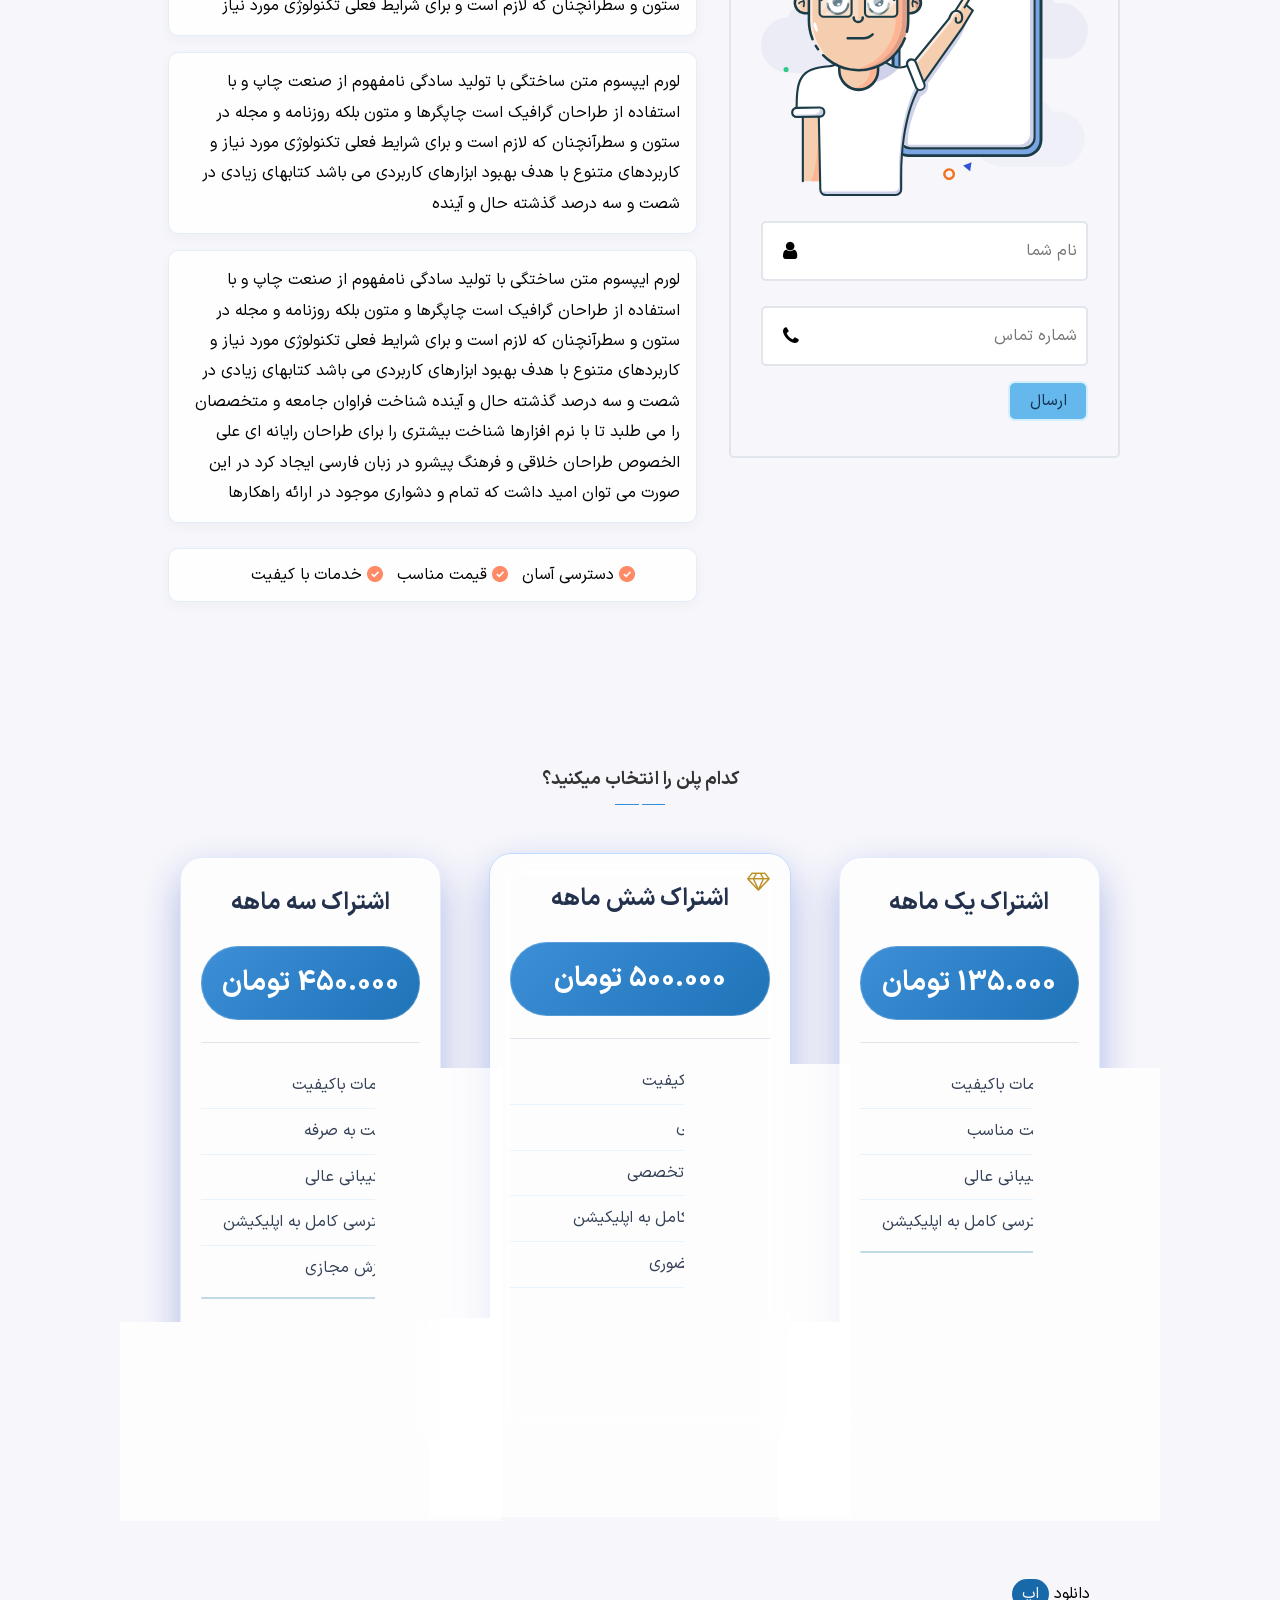
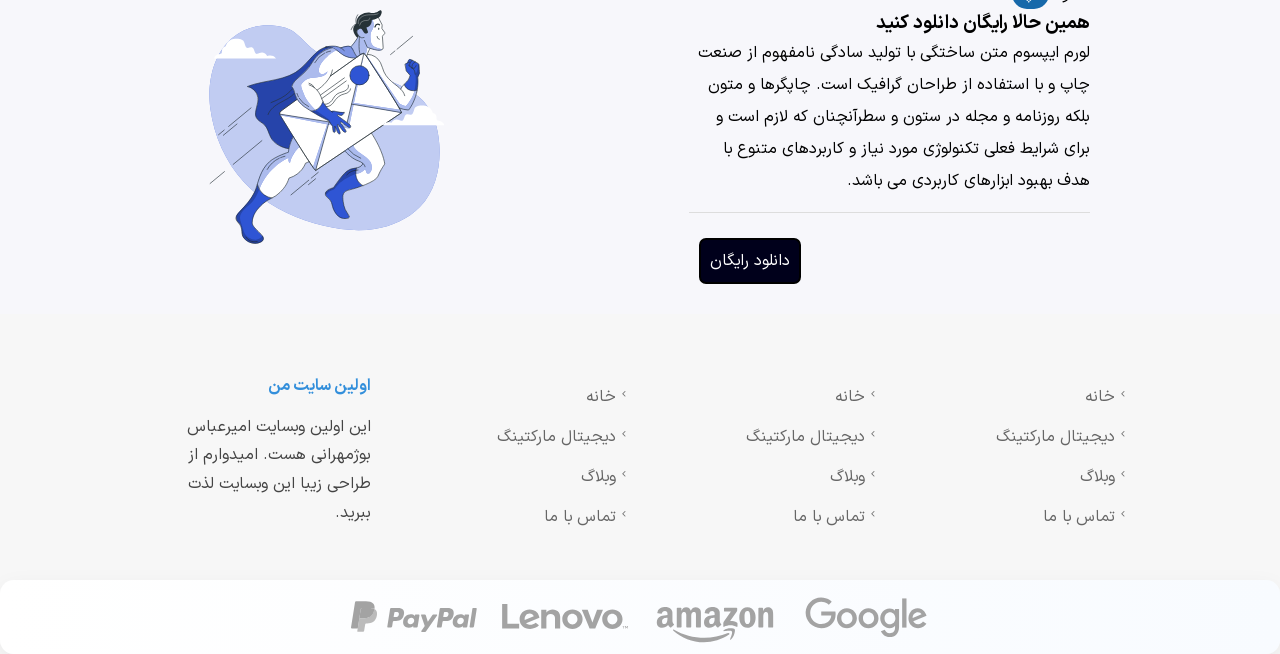
==== commit 30409d26: "Increasing accessibility score" ====
--- a/index.html
+++ b/index.html
@@ -94,7 +94,7 @@
     <section class="services">
       <div class="main-content">
         <div class="title-box">
-          <span>خدمات ما</span>
+          <h2>خدمات ما</h2>
         </div>
         <div class="item">
           <div class="pos-item"></div>
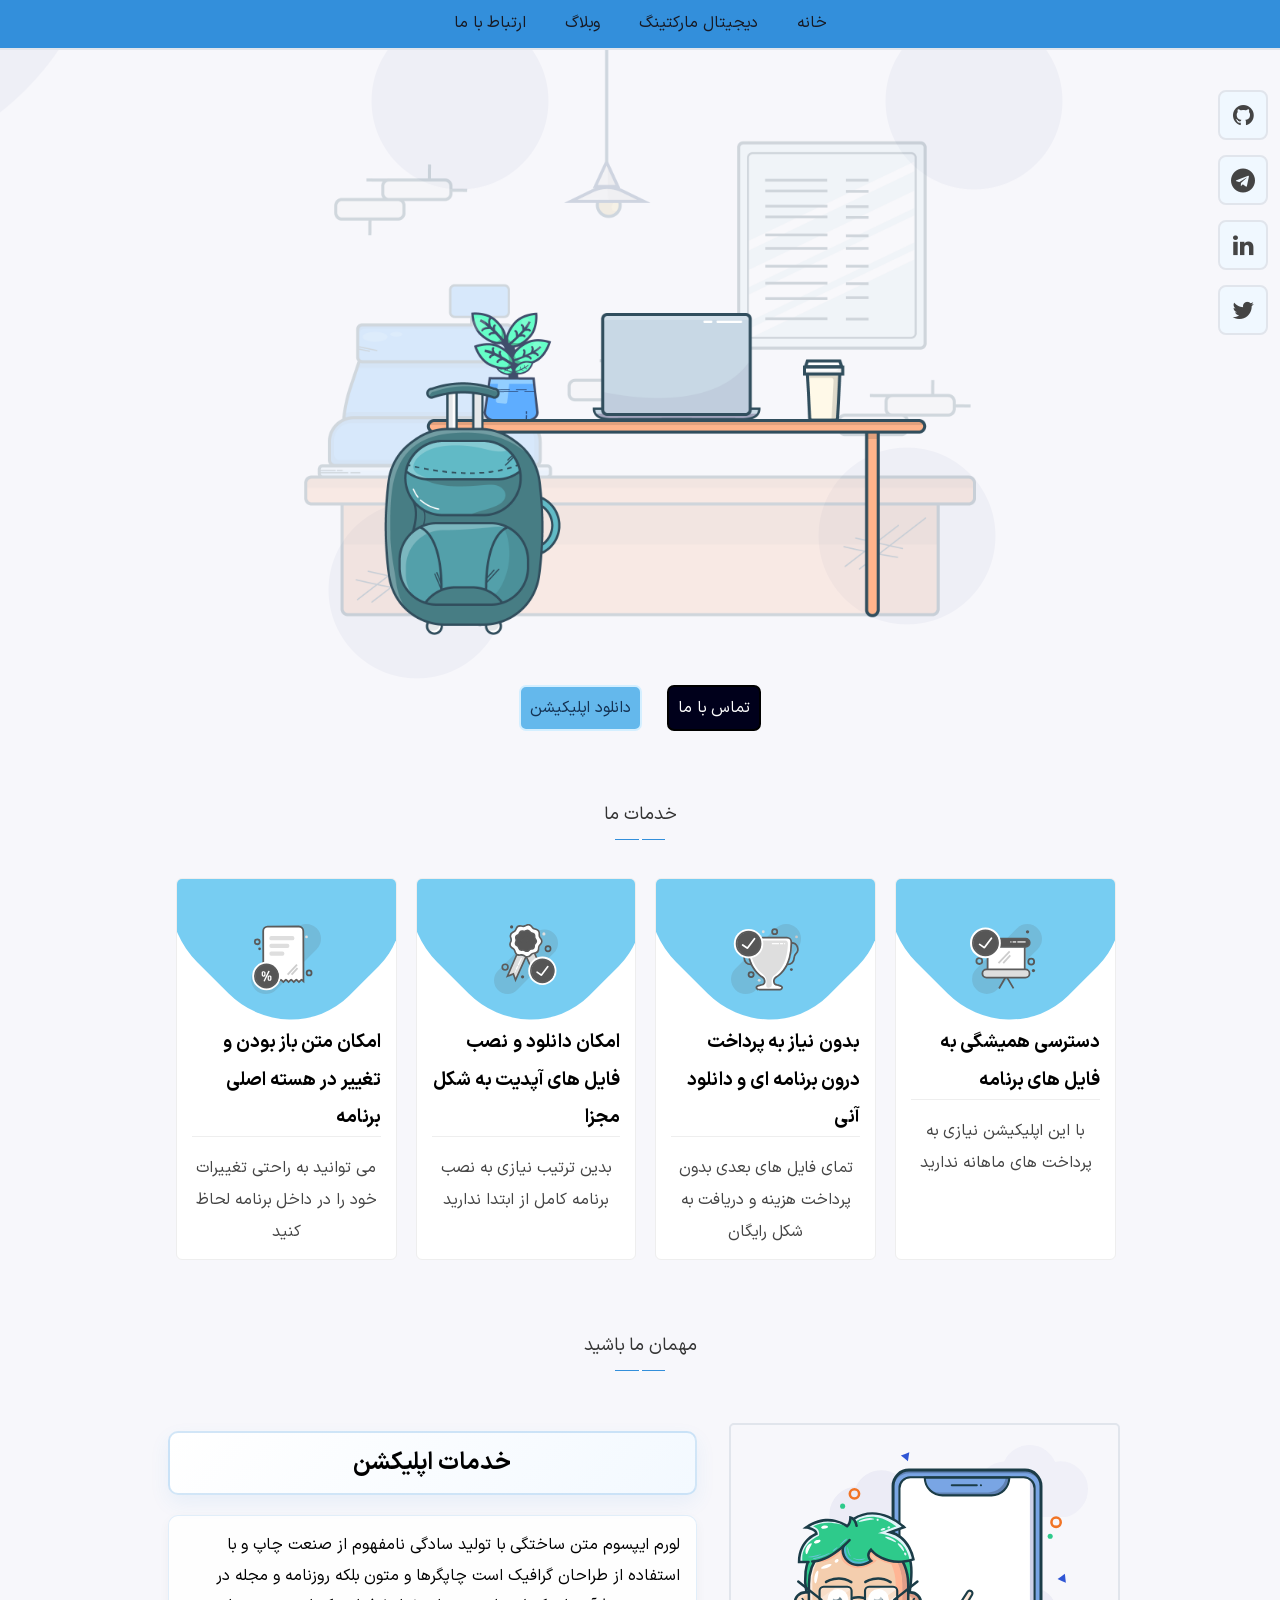
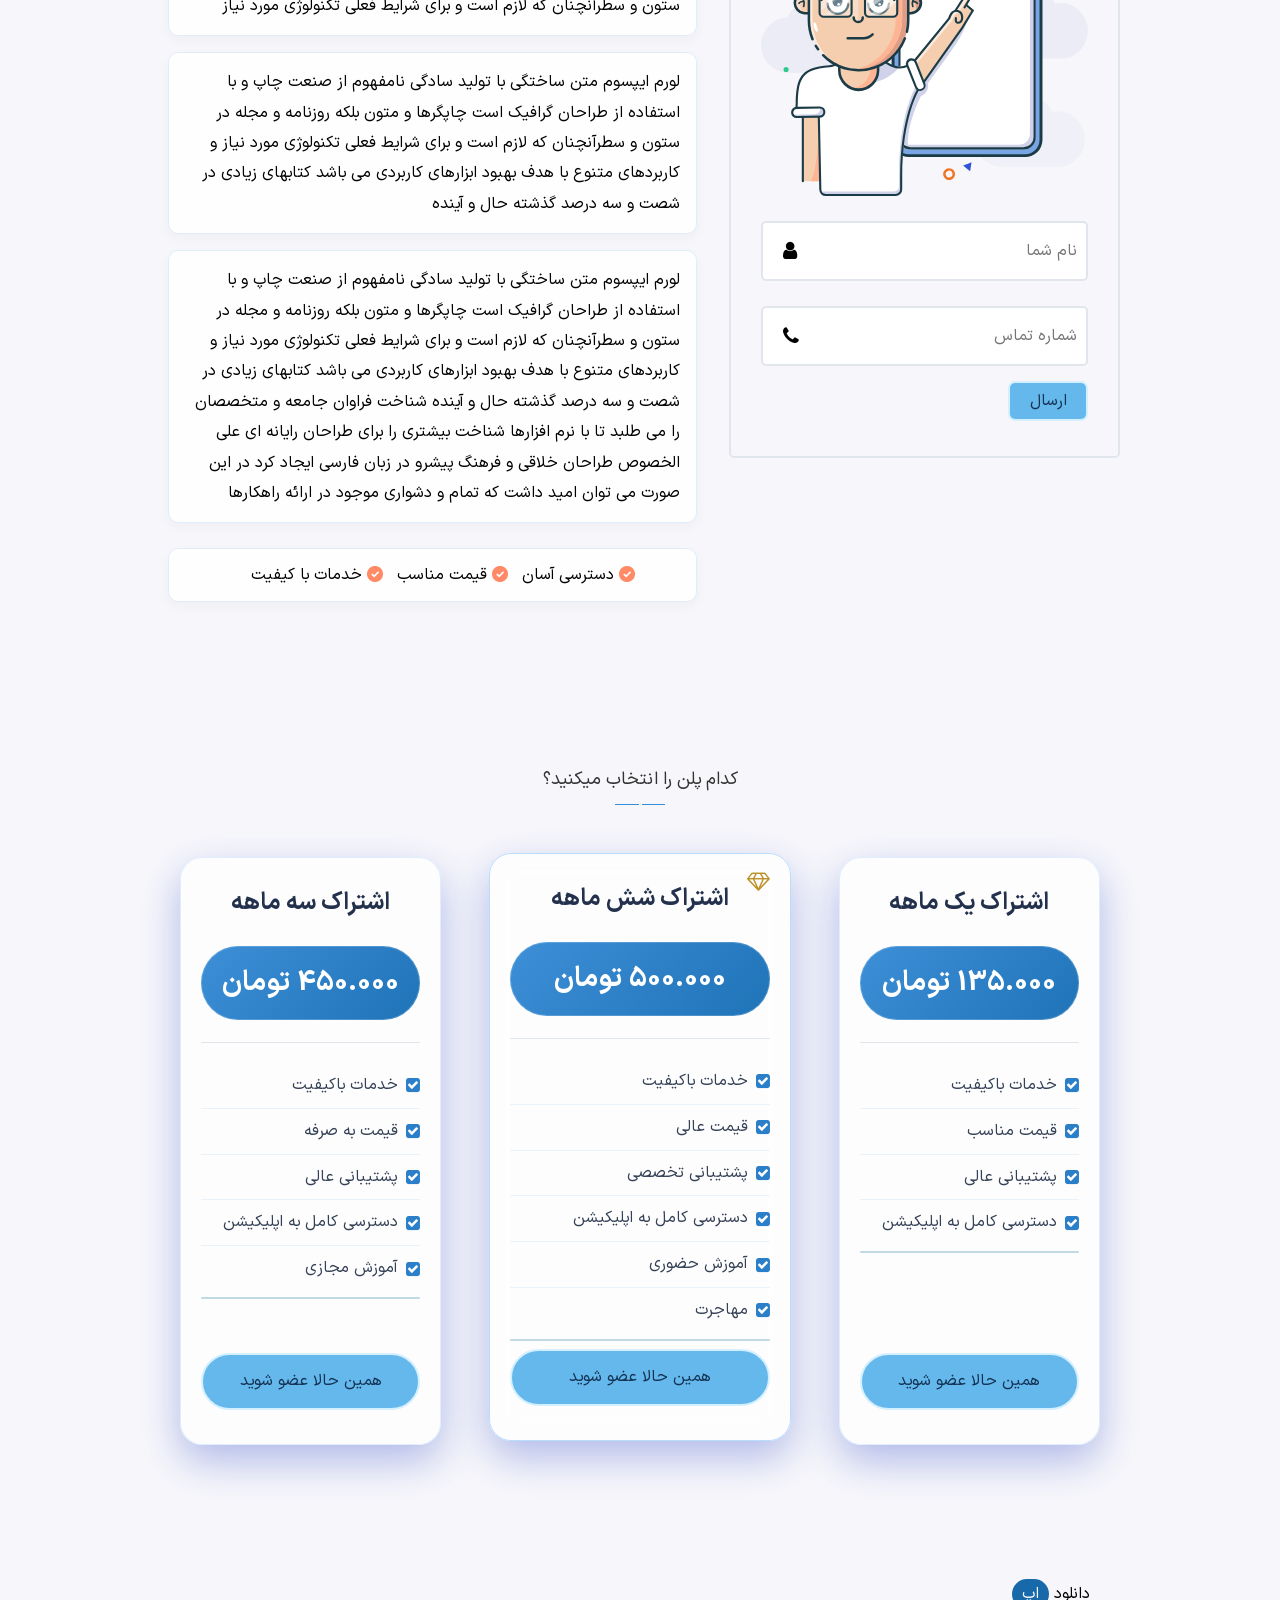
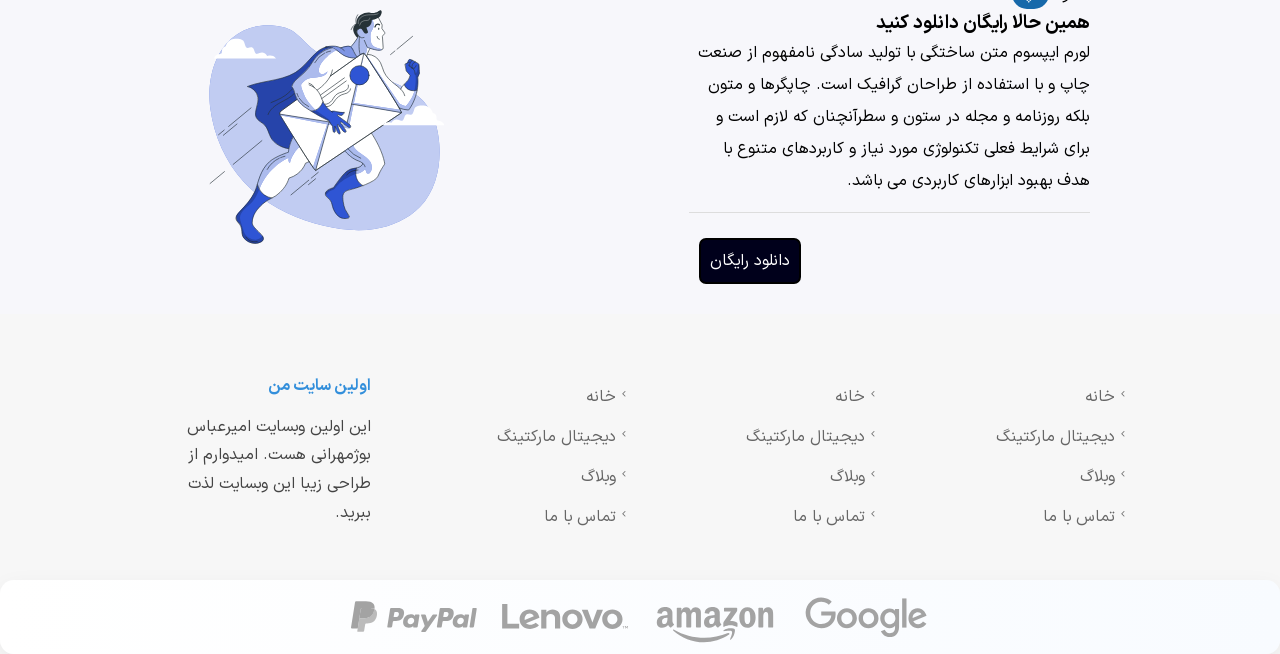
==== commit 389e74a4: "Increasing accessibility score" ====
--- a/index.html
+++ b/index.html
@@ -126,7 +126,7 @@
     <section class="input-con">
       <div class="main-content">
         <div class="title-box">
-          <span>مهمان ما باشید</span>
+          <h2>مهمان ما باشید</h2>
         </div>
         <div class="item-right">
           <form action="">
